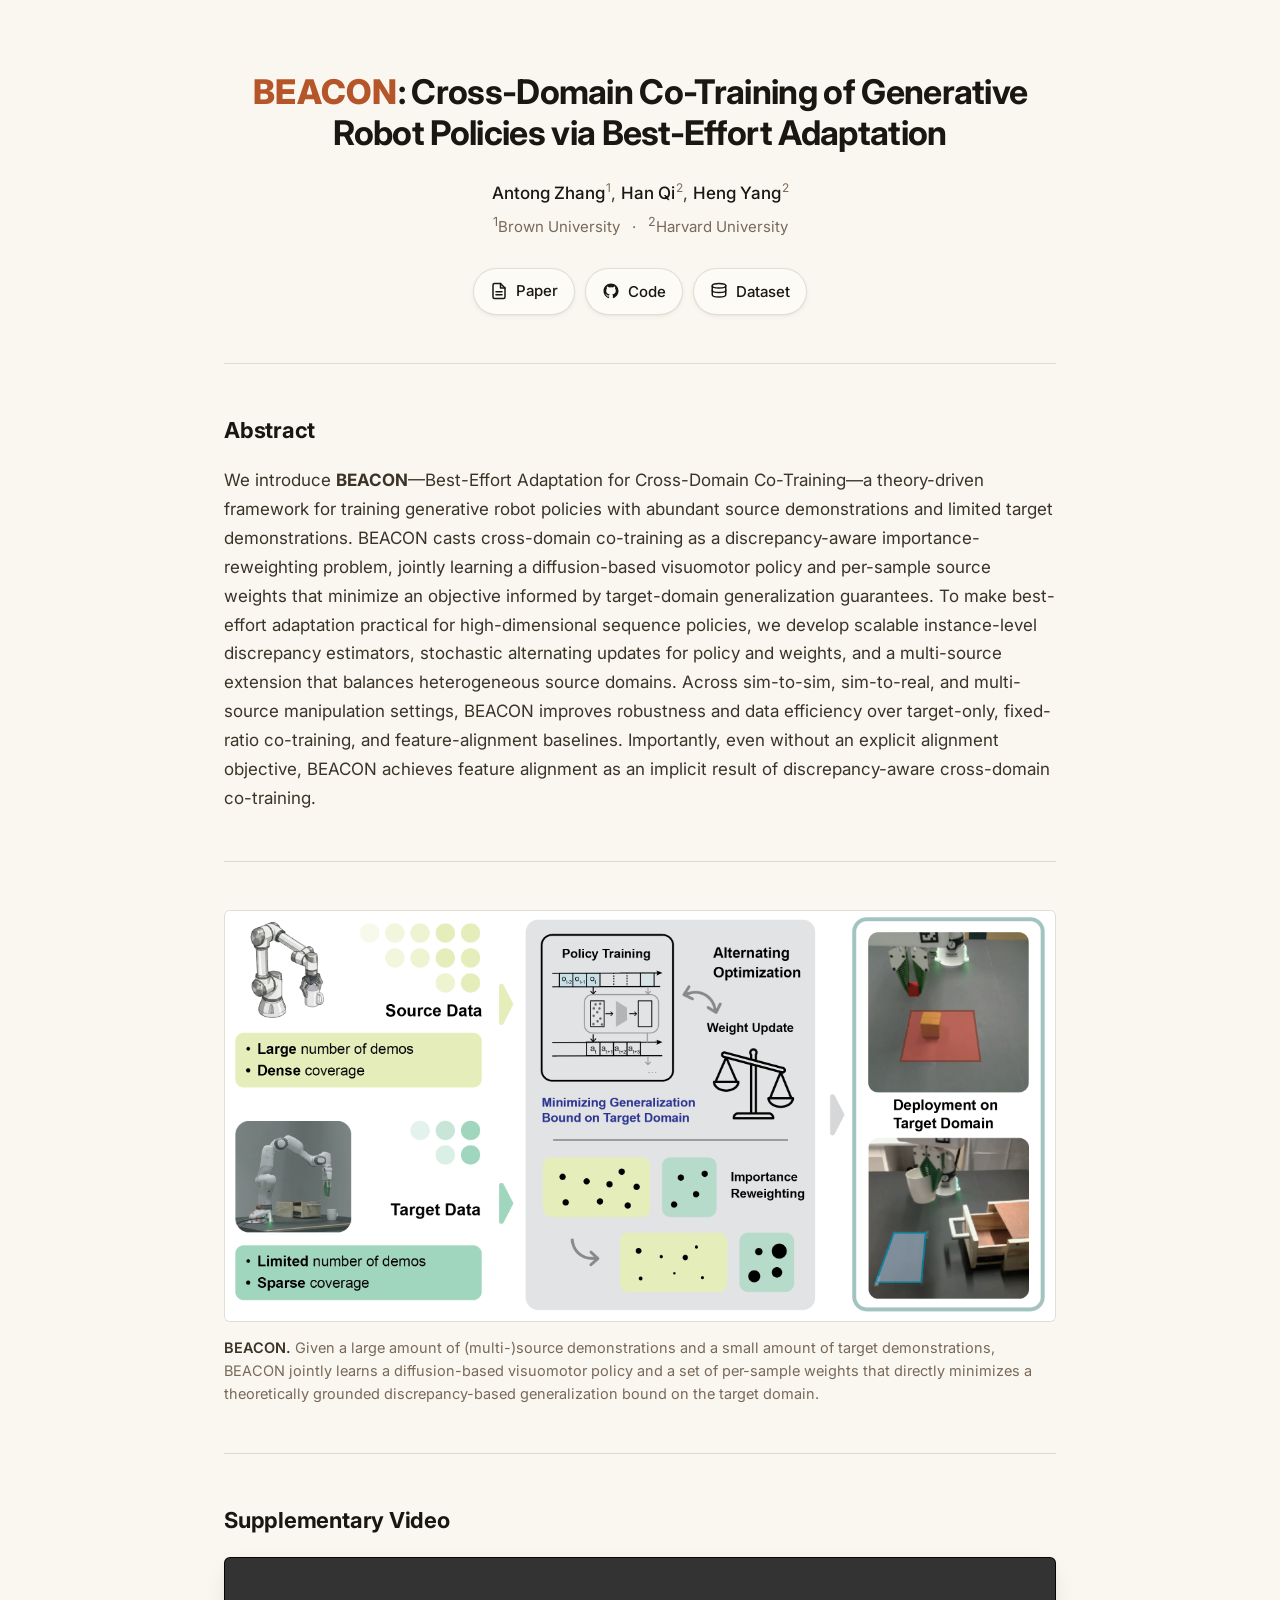
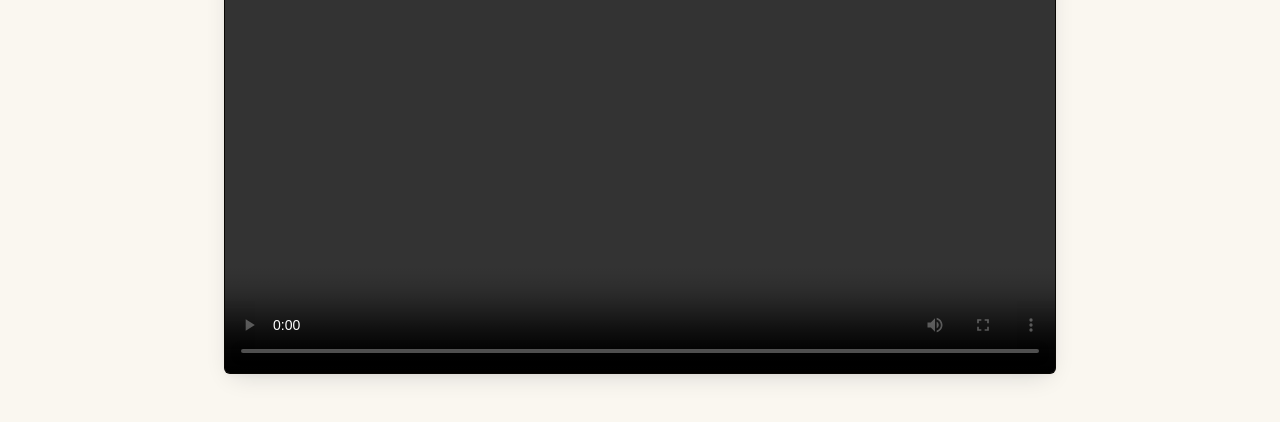
==== index.html @ 1d299314 "first commit" ====
<!DOCTYPE html>
<html lang="en">
<head>
  <meta charset="UTF-8">
  <meta name="viewport" content="width=device-width, initial-scale=1.0">
  <title>BEACON: Cross-Domain Co-Training of Generative Robot Policies via Best-Effort Adaptation</title>

  <link rel="preconnect" href="https://fonts.googleapis.com">
  <link rel="preconnect" href="https://fonts.gstatic.com" crossorigin>
  <link href="https://fonts.googleapis.com/css2?family=Inter:wght@300;400;500;600;700;800&display=swap" rel="stylesheet">

  <link rel="icon" type="image/png" href="assets/favicon.png">
  <link rel="stylesheet" href="style.css">
</head>
<body>

<main>

  <header id="hero">
    <h1 class="paper-title">
      <span class="acronym">BEACON</span>:
      Cross-Domain Co-Training of Generative Robot Policies
      via Best-Effort Adaptation
    </h1>

    <p class="authors">
      <a href="#" class="author">Antong Zhang</a><sup class="aff">1</sup>,
      <a href="#" class="author">Han Qi</a><sup class="aff">2</sup>,
      <a href="#" class="author">Heng Yang</a><sup class="aff">2</sup>
    </p>

    <p class="affiliations">
      <sup>1</sup>Brown University &nbsp; &middot; &nbsp;
      <sup>2</sup>Harvard University
    </p>

    <div class="link-buttons">
      <a href="beacon/arxiv.pdf" target="_blank" rel="noopener" class="btn-link">
        <svg viewBox="0 0 24 24" fill="none" stroke="currentColor" stroke-width="2"
             stroke-linecap="round" stroke-linejoin="round" aria-hidden="true">
          <path d="M14 2H6a2 2 0 0 0-2 2v16a2 2 0 0 0 2 2h12a2 2 0 0 0 2-2V8z"/>
          <polyline points="14 2 14 8 20 8"/>
          <line x1="16" y1="13" x2="8" y2="13"/>
          <line x1="16" y1="17" x2="8" y2="17"/>
        </svg>
        Paper
      </a>

      <button type="button" class="btn-link" data-coming-soon="Code">
        <svg viewBox="0 0 24 24" fill="currentColor" aria-hidden="true">
          <path d="M12 2C6.477 2 2 6.477 2 12c0 4.42 2.865 8.17 6.839 9.49.5.092.682-.217.682-.482
                   0-.237-.008-.866-.013-1.7-2.782.603-3.369-1.342-3.369-1.342-.454-1.155-1.11-1.462
                   -1.11-1.462-.908-.62.069-.608.069-.608 1.003.07 1.531 1.03 1.531 1.03.892 1.529
                   2.341 1.087 2.91.832.092-.647.35-1.088.636-1.338-2.22-.253-4.555-1.11-4.555-4.943
                   0-1.091.39-1.984 1.029-2.683-.103-.253-.446-1.27.098-2.647 0 0 .84-.269 2.75 1.025
                   A9.578 9.578 0 0 1 12 6.836c.85.004 1.705.114 2.504.336 1.909-1.294 2.747-1.025
                   2.747-1.025.546 1.377.203 2.394.1 2.647.64.699 1.028 1.592 1.028 2.683 0 3.842
                   -2.339 4.687-4.566 4.933.359.309.678.919.678 1.852 0 1.336-.012 2.415-.012 2.741
                   0 .267.18.578.688.48C19.138 20.167 22 16.418 22 12c0-5.523-4.477-10-10-10z"/>
        </svg>
        Code
      </button>

      <button type="button" class="btn-link" data-coming-soon="Dataset">
        <svg viewBox="0 0 24 24" fill="none" stroke="currentColor" stroke-width="2"
             stroke-linecap="round" stroke-linejoin="round" aria-hidden="true">
          <ellipse cx="12" cy="5" rx="9" ry="3"/>
          <path d="M3 5v6c0 1.66 4.03 3 9 3s9-1.34 9-3V5"/>
          <path d="M3 11v6c0 1.66 4.03 3 9 3s9-1.34 9-3v-6"/>
        </svg>
        Dataset
      </button>
    </div>
  </header>


  <section id="abstract">
    <h2>Abstract</h2>
    <p>
      We introduce <strong>BEACON</strong>&mdash;Best-Effort Adaptation for Cross-Domain
      Co-Training&mdash;a theory-driven framework for training generative robot policies
      with abundant source demonstrations and limited target demonstrations. BEACON casts
      cross-domain co-training as a discrepancy-aware importance-reweighting problem,
      jointly learning a diffusion-based visuomotor policy and per-sample source weights
      that minimize an objective informed by target-domain generalization guarantees.
      To make best-effort adaptation practical for high-dimensional sequence policies,
      we develop scalable instance-level discrepancy estimators, stochastic alternating
      updates for policy and weights, and a multi-source extension that balances
      heterogeneous source domains. Across sim-to-sim, sim-to-real, and multi-source
      manipulation settings, BEACON improves robustness and data efficiency over
      target-only, fixed-ratio co-training, and feature-alignment baselines. Importantly,
      even without an explicit alignment objective, BEACON achieves feature alignment as
      an implicit result of discrepancy-aware cross-domain co-training.
    </p>
  </section>


  <section id="overview">
    <figure class="figure">
      <img src="beacon/figures/figure1.png" alt="BEACON overview: cross-domain policy co-training via best-effort adaptation.">
      <figcaption>
        <strong>BEACON.</strong> Given a large amount of (multi-)source demonstrations and
        a small amount of target demonstrations, BEACON jointly learns a diffusion-based
        visuomotor policy and a set of per-sample weights that directly minimizes a
        theoretically grounded discrepancy-based generalization bound on the target domain.
      </figcaption>
    </figure>
  </section>


  <section id="supplementary">
    <h2>Supplementary Video</h2>
    <figure class="video-figure">
      <video controls preload="metadata" playsinline>
        <source src="beacon/supplementary_material.mp4" type="video/mp4">
        Your browser does not support the video tag.
      </video>
    </figure>
  </section>

</main>


<div id="toast" role="status" aria-live="polite" aria-hidden="true"></div>

<script src="main.js"></script>
</body>
</html>
---- style.css ----
/* BEACON project page — v1 */

*,
*::before,
*::after {
  box-sizing: border-box;
  margin: 0;
  padding: 0;
}

:root {
  --bg: #faf7f0;
  --surface: #fdfbf6;
  --text: #1a1612;
  --text-soft: #3a3328;
  --text-muted: #78695a;

  --accent: #b5552a;
  --accent-rgb: 181, 85, 42;
  --accent-soft: rgba(181, 85, 42, 0.10);

  --border: rgba(60, 45, 25, 0.14);
  --border-hi: rgba(60, 45, 25, 0.28);

  --shadow-sm: 0 2px 6px -1px rgba(15, 23, 42, 0.06), 0 1px 2px rgba(15, 23, 42, 0.04);
  --shadow-md: 0 8px 24px -8px rgba(15, 23, 42, 0.16), 0 2px 6px -2px rgba(15, 23, 42, 0.06);

  --max-w: 880px;
  --pad-x: 24px;
}

html {
  scroll-behavior: smooth;
}

body {
  background: var(--bg);
  color: var(--text);
  font-family: 'Inter', -apple-system, BlinkMacSystemFont, 'Segoe UI', sans-serif;
  font-size: 17px;
  line-height: 1.65;
  -webkit-font-smoothing: antialiased;
  -moz-osx-font-smoothing: grayscale;
  text-rendering: optimizeLegibility;
}

::selection {
  background: rgba(var(--accent-rgb), 0.18);
  color: var(--text);
}

a {
  color: var(--accent);
  text-decoration: none;
  border-bottom: 1px solid rgba(var(--accent-rgb), 0.32);
  transition: border-color 0.15s ease, color 0.15s ease;
}

a:hover {
  border-bottom-color: var(--accent);
}

/* LAYOUT */
main {
  max-width: var(--max-w);
  margin: 0 auto;
  padding: 0 var(--pad-x);
}

section {
  padding: 48px 0;
  border-top: 1px solid var(--border);
}

section h2 {
  font-size: 22px;
  font-weight: 700;
  letter-spacing: -0.01em;
  margin-bottom: 18px;
  color: var(--text);
}

section p {
  color: var(--text-soft);
}

/* HERO */
#hero {
  padding: 72px 0 48px;
  text-align: center;
}

.paper-title {
  font-size: 34px;
  line-height: 1.2;
  font-weight: 700;
  letter-spacing: -0.02em;
  color: var(--text);
  margin: 0 auto 24px;
}

.paper-title .acronym {
  color: var(--accent);
  font-weight: 800;
  letter-spacing: 0.02em;
}

.authors {
  font-size: 17px;
  color: var(--text-soft);
  margin-bottom: 6px;
}

.authors .author {
  color: var(--text);
  border-bottom: none;
  font-weight: 500;
}

.authors .author:hover {
  color: var(--accent);
}

.authors .aff {
  font-size: 0.7em;
  color: var(--text-muted);
  margin-left: 1px;
}

.affiliations {
  font-size: 15px;
  color: var(--text-muted);
  margin-bottom: 28px;
}

/* LINK BUTTONS */
.link-buttons {
  display: flex;
  flex-wrap: wrap;
  justify-content: center;
  gap: 10px;
  margin-top: 8px;
}

.btn-link {
  display: inline-flex;
  align-items: center;
  gap: 8px;
  padding: 10px 16px;
  background: var(--surface);
  color: var(--text);
  border: 1px solid var(--border);
  border-radius: 999px;
  font-family: inherit;
  font-size: 15px;
  font-weight: 500;
  cursor: pointer;
  box-shadow: var(--shadow-sm);
  transition: background 0.15s ease, border-color 0.15s ease,
    transform 0.1s ease, box-shadow 0.15s ease;
}

.btn-link:hover {
  background: var(--accent-soft);
  border-color: var(--border-hi);
  color: var(--accent);
}

.btn-link:active {
  transform: translateY(1px);
}

.btn-link svg {
  width: 18px;
  height: 18px;
  flex-shrink: 0;
}

/* ABSTRACT */
#abstract p {
  font-size: 17px;
  line-height: 1.7;
}

/* FIGURE */
.figure {
  margin: 0;
}

.figure img {
  width: 100%;
  height: auto;
  display: block;
  border-radius: 6px;
  border: 1px solid var(--border);
  background: var(--surface);
}

.figure figcaption {
  margin-top: 14px;
  font-size: 14.5px;
  line-height: 1.6;
  color: var(--text-muted);
  text-align: left;
}

.figure figcaption strong {
  color: var(--text-soft);
  font-weight: 600;
}

/* SUPPLEMENTARY VIDEO */
.video-figure {
  margin: 0 auto;
}

.video-figure video {
  width: 100%;
  height: auto;
  display: block;
  border-radius: 6px;
  border: 1px solid var(--border);
  background: #000;
  box-shadow: var(--shadow-md);
}

/* TOAST NOTIFICATION */
#toast {
  position: fixed;
  left: 50%;
  bottom: 32px;
  transform: translate(-50%, 20px);
  background: var(--text);
  color: var(--bg);
  padding: 12px 20px;
  border-radius: 999px;
  font-size: 14.5px;
  font-weight: 500;
  letter-spacing: 0.005em;
  box-shadow: var(--shadow-md);
  opacity: 0;
  pointer-events: none;
  transition: opacity 0.2s ease, transform 0.25s ease;
  z-index: 1000;
  max-width: calc(100vw - 32px);
  text-align: center;
}

#toast.visible {
  opacity: 1;
  transform: translate(-50%, 0);
}

/* RESPONSIVE */
@media (max-width: 640px) {
  body {
    font-size: 16px;
  }

  #hero {
    padding: 48px 0 32px;
  }

  .paper-title {
    font-size: 26px;
  }

  section {
    padding: 36px 0;
  }

  section h2 {
    font-size: 20px;
  }

  .btn-link {
    padding: 9px 14px;
    font-size: 14px;
  }
}
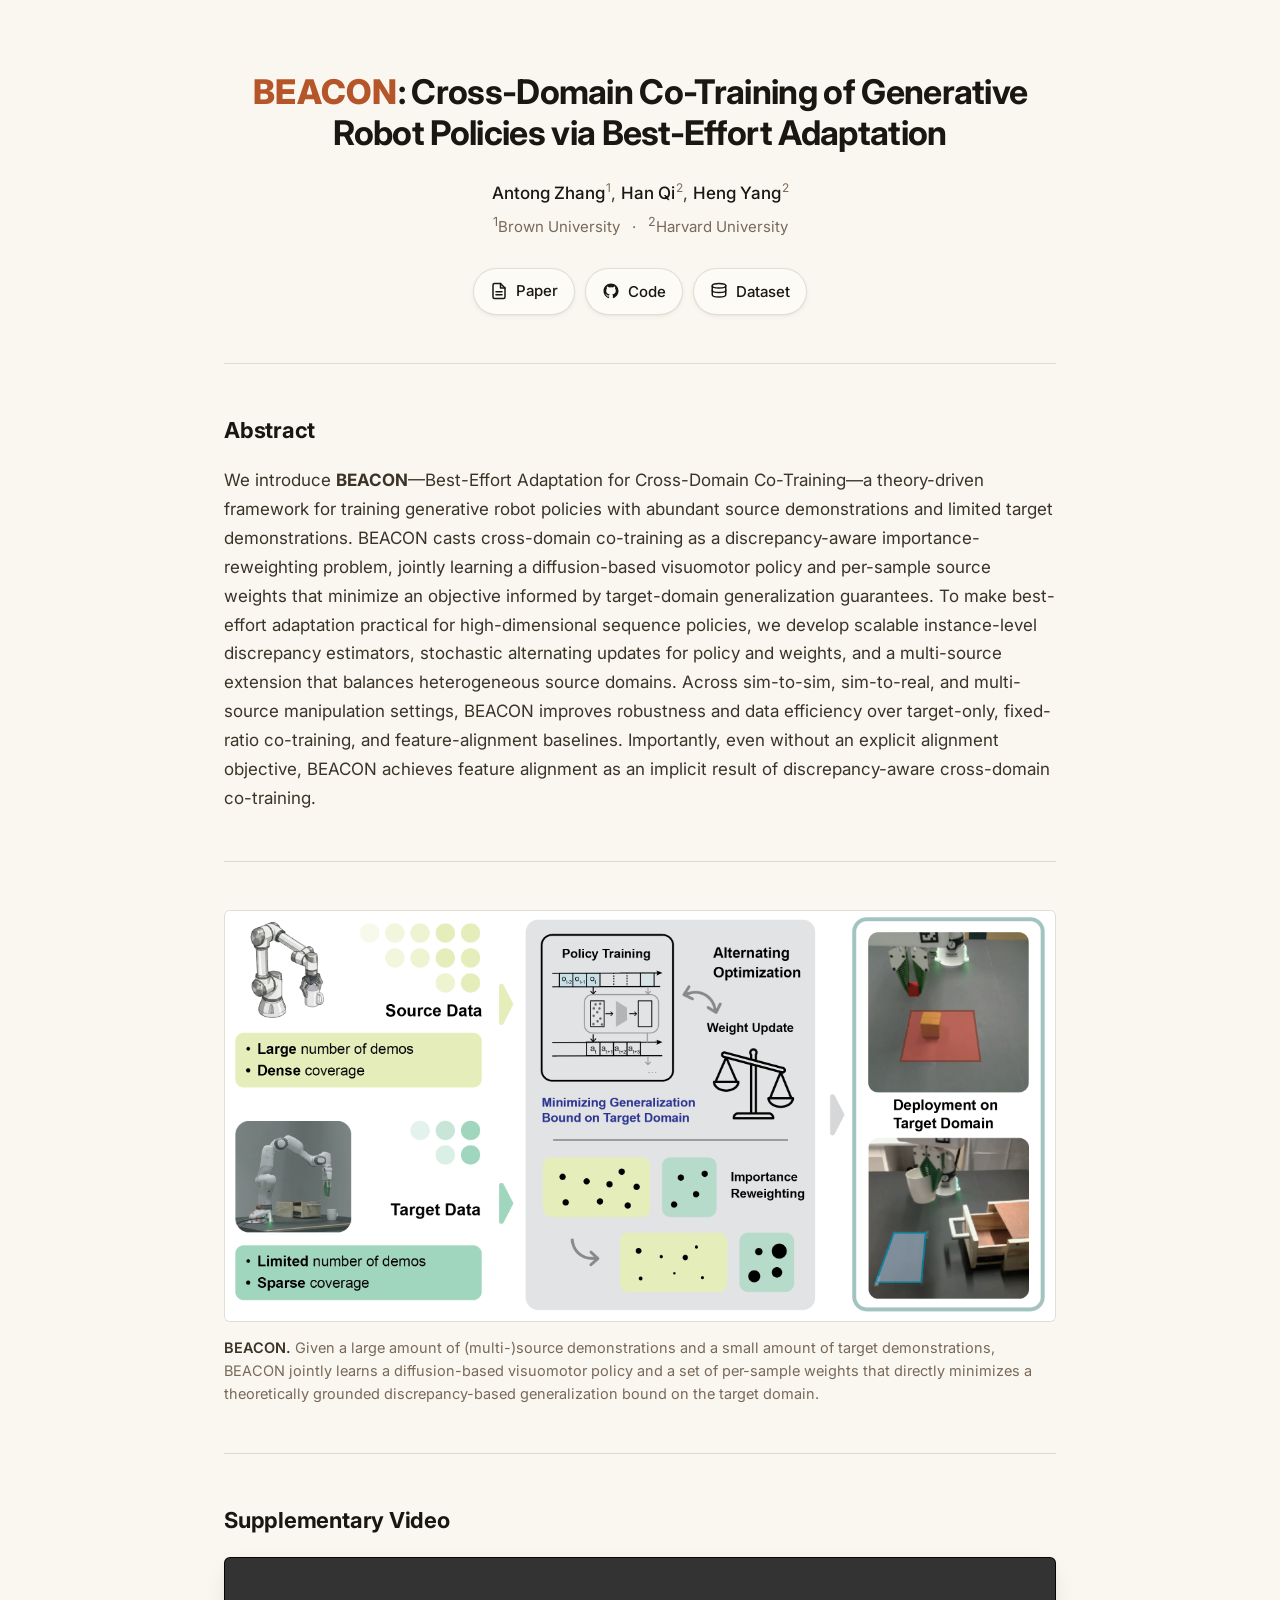
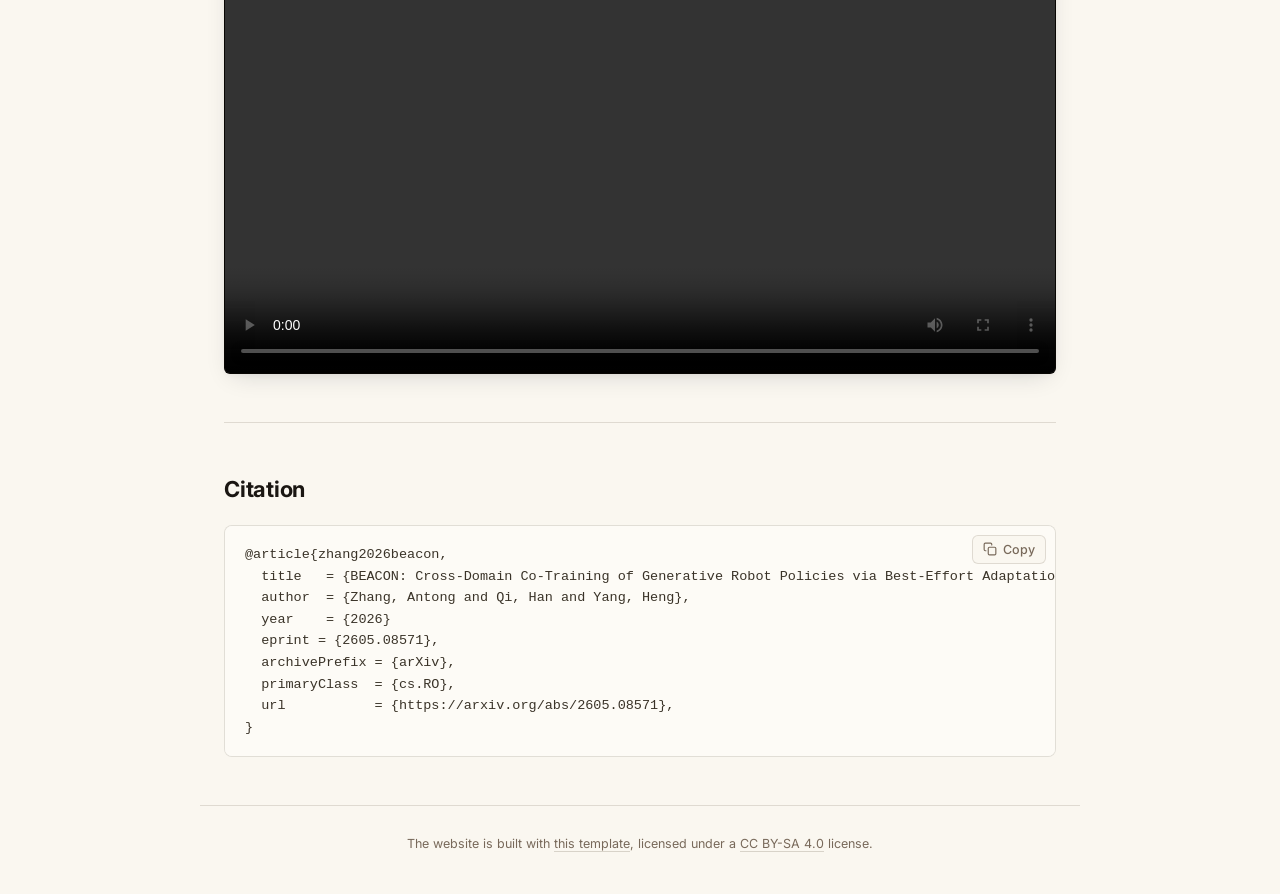
==== commit 54dfd6bb: "full v1" ====
--- a/index.html
+++ b/index.html
@@ -35,7 +35,7 @@
     </p>
 
     <div class="link-buttons">
-      <a href="beacon/arxiv.pdf" target="_blank" rel="noopener" class="btn-link">
+      <a href="https://arxiv.org/abs/2605.08571" target="_blank" rel="noopener" class="btn-link">
         <svg viewBox="0 0 24 24" fill="none" stroke="currentColor" stroke-width="2"
              stroke-linecap="round" stroke-linejoin="round" aria-hidden="true">
           <path d="M14 2H6a2 2 0 0 0-2 2v16a2 2 0 0 0 2 2h12a2 2 0 0 0 2-2V8z"/>
@@ -118,7 +118,43 @@
     </figure>
   </section>
 
+
+  <section id="citation">
+    <h2>Citation</h2>
+    <div class="bibtex-wrap">
+      <button type="button" class="bibtex-copy" data-copy-target="#bibtex" aria-label="Copy BibTeX">
+        <svg viewBox="0 0 24 24" fill="none" stroke="currentColor" stroke-width="2"
+             stroke-linecap="round" stroke-linejoin="round" aria-hidden="true">
+          <rect x="9" y="9" width="13" height="13" rx="2" ry="2"/>
+          <path d="M5 15H4a2 2 0 0 1-2-2V4a2 2 0 0 1 2-2h9a2 2 0 0 1 2 2v1"/>
+        </svg>
+        <span>Copy</span>
+      </button>
+<pre id="bibtex"><code>@article{zhang2026beacon,
+  title   = {BEACON: Cross-Domain Co-Training of Generative Robot Policies via Best-Effort Adaptation},
+  author  = {Zhang, Antong and Qi, Han and Yang, Heng},
+  year    = {2026}
+  eprint = {2605.08571}, 
+  archivePrefix = {arXiv},
+  primaryClass  = {cs.RO},
+  url           = {https://arxiv.org/abs/2605.08571},
+}</code></pre>
+    </div>
+  </section>
+
 </main>
+
+
+<footer id="site-footer">
+  <p>
+    The website is built with
+    <a href="https://github.com/gated-memory-policy/gated-memory-policy.github.io"
+       target="_blank" rel="noopener">this template</a>,
+    licensed under a
+    <a href="https://creativecommons.org/licenses/by-sa/4.0/"
+       target="_blank" rel="noopener">CC BY-SA 4.0</a> license.
+  </p>
+</footer>
 
 
 <div id="toast" role="status" aria-live="polite" aria-hidden="true"></div>
--- a/style.css
+++ b/style.css
@@ -222,6 +222,88 @@
   border: 1px solid var(--border);
   background: #000;
   box-shadow: var(--shadow-md);
+}
+
+/* CITATION */
+.bibtex-wrap {
+  position: relative;
+}
+
+#bibtex {
+  background: var(--surface);
+  border: 1px solid var(--border);
+  border-radius: 8px;
+  padding: 18px 20px;
+  padding-right: 96px;
+  font-family: 'SF Mono', ui-monospace, 'JetBrains Mono', Menlo, Consolas, monospace;
+  font-size: 13.5px;
+  line-height: 1.6;
+  color: var(--text-soft);
+  overflow-x: auto;
+  white-space: pre;
+}
+
+#bibtex code {
+  font: inherit;
+  color: inherit;
+  background: transparent;
+}
+
+.bibtex-copy {
+  position: absolute;
+  top: 10px;
+  right: 10px;
+  display: inline-flex;
+  align-items: center;
+  gap: 6px;
+  padding: 6px 10px;
+  background: var(--bg);
+  color: var(--text-muted);
+  border: 1px solid var(--border);
+  border-radius: 6px;
+  font-family: inherit;
+  font-size: 12.5px;
+  font-weight: 500;
+  cursor: pointer;
+  transition: background 0.15s ease, color 0.15s ease, border-color 0.15s ease;
+}
+
+.bibtex-copy:hover {
+  background: var(--accent-soft);
+  color: var(--accent);
+  border-color: var(--border-hi);
+}
+
+.bibtex-copy svg {
+  width: 14px;
+  height: 14px;
+  flex-shrink: 0;
+}
+
+/* FOOTER */
+#site-footer {
+  max-width: var(--max-w);
+  margin: 0 auto;
+  padding: 28px var(--pad-x) 40px;
+  border-top: 1px solid var(--border);
+  text-align: center;
+}
+
+#site-footer p {
+  font-size: 12.5px;
+  line-height: 1.6;
+  color: var(--text-muted);
+  margin: 0;
+}
+
+#site-footer a {
+  color: var(--text-muted);
+  border-bottom: 1px solid rgba(60, 45, 25, 0.18);
+}
+
+#site-footer a:hover {
+  color: var(--accent);
+  border-bottom-color: var(--accent);
 }
 
 /* TOAST NOTIFICATION */
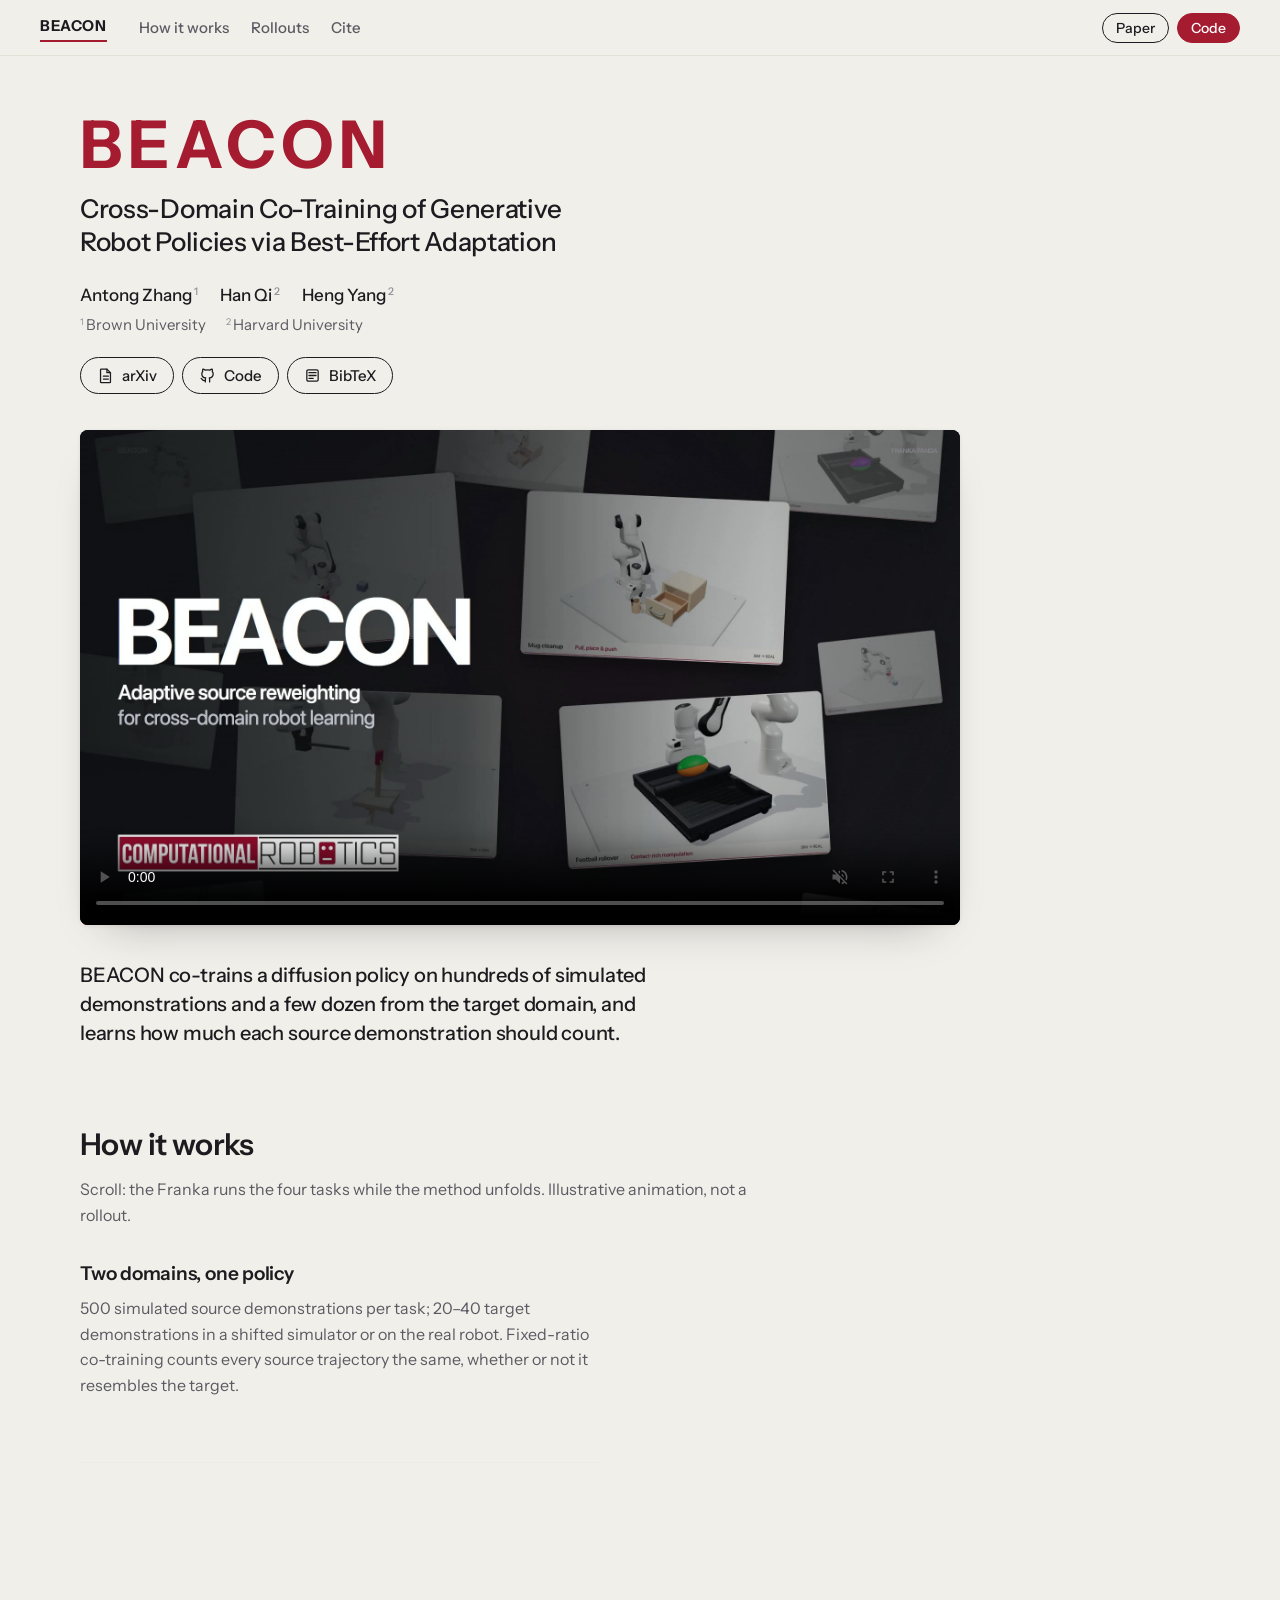
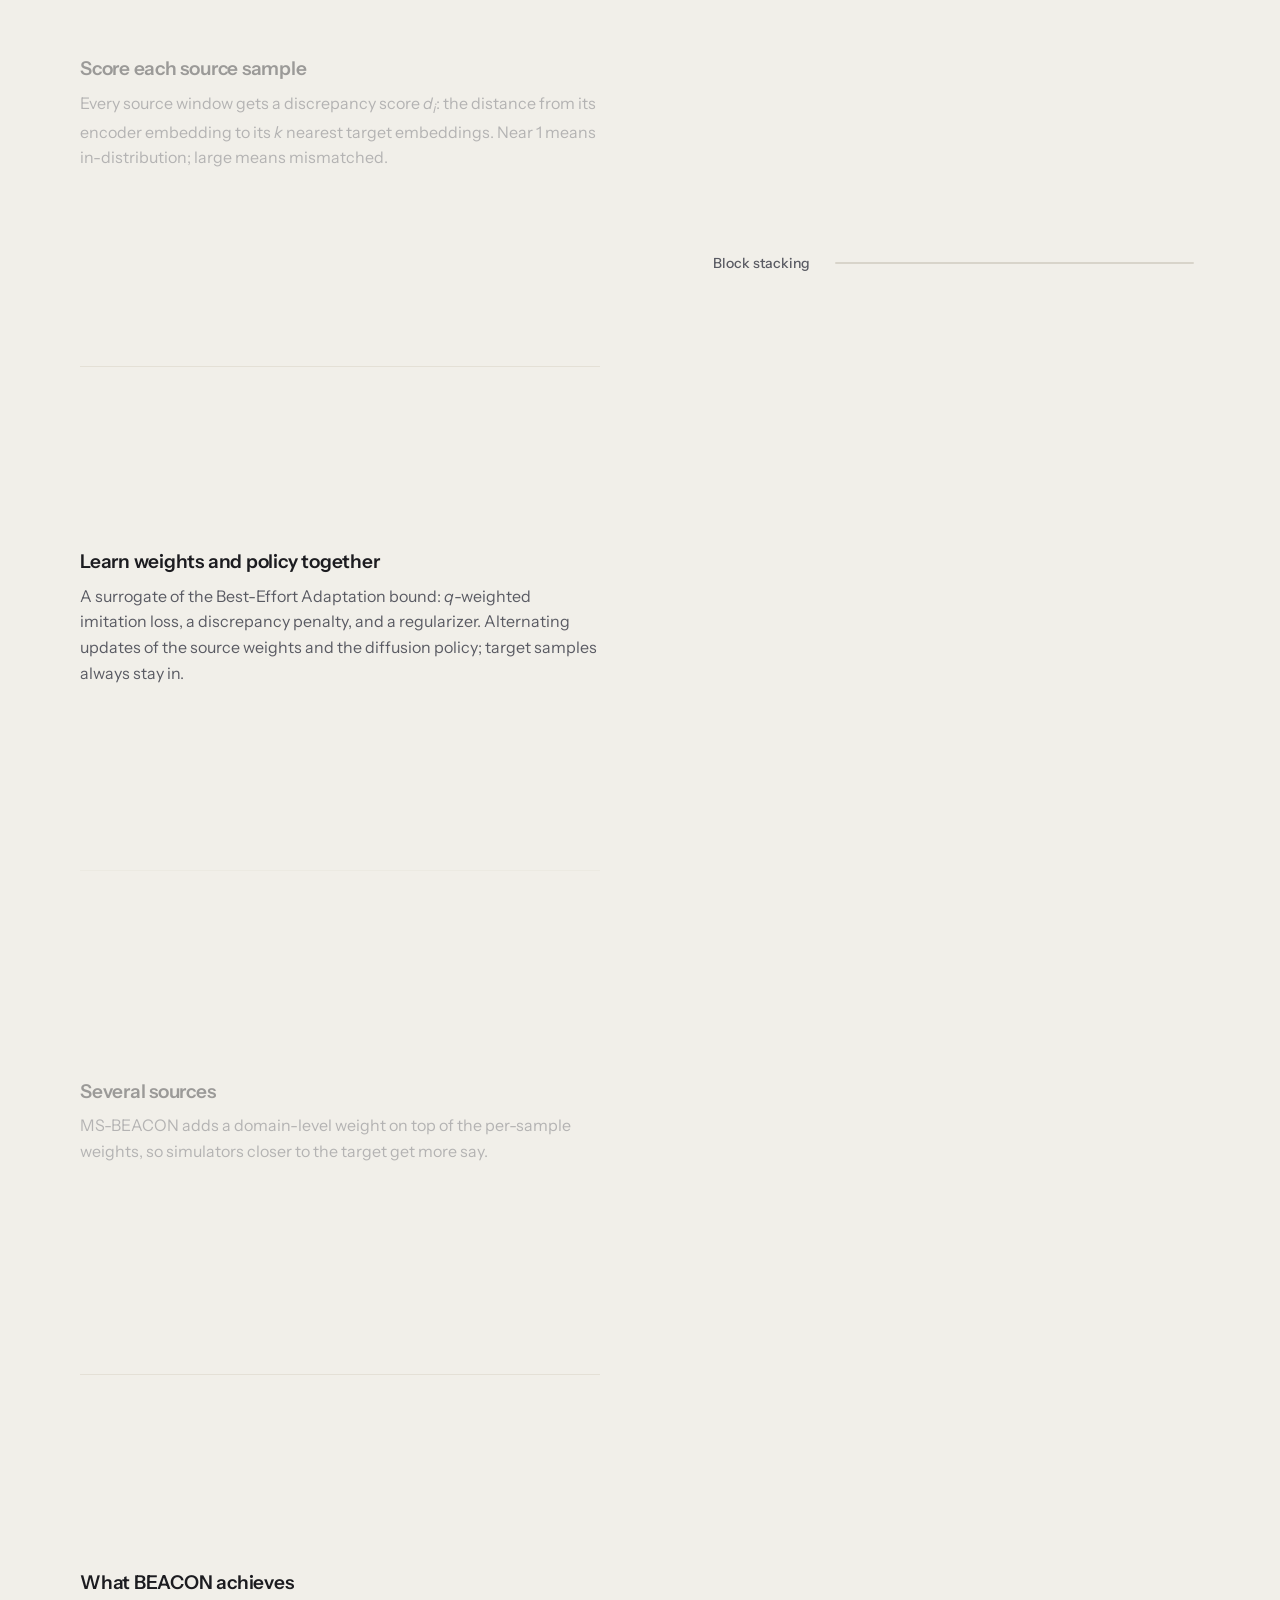
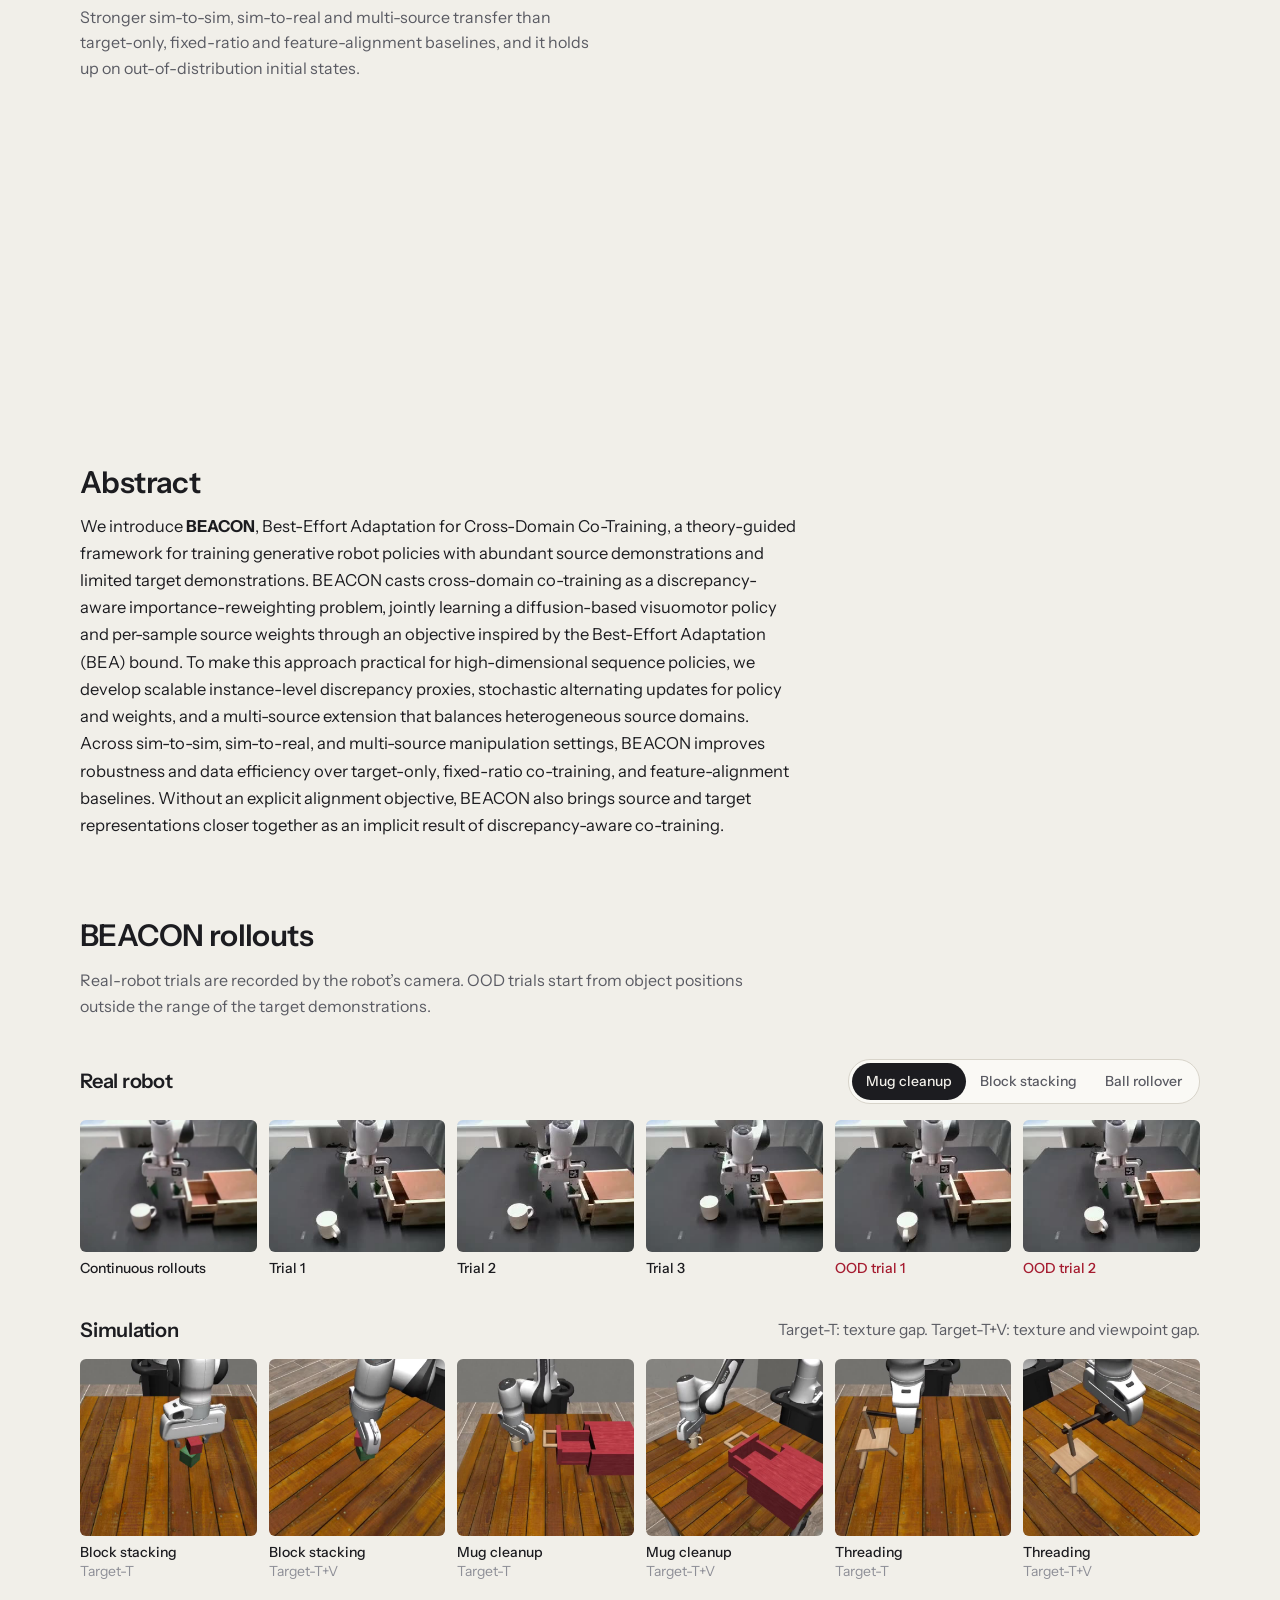
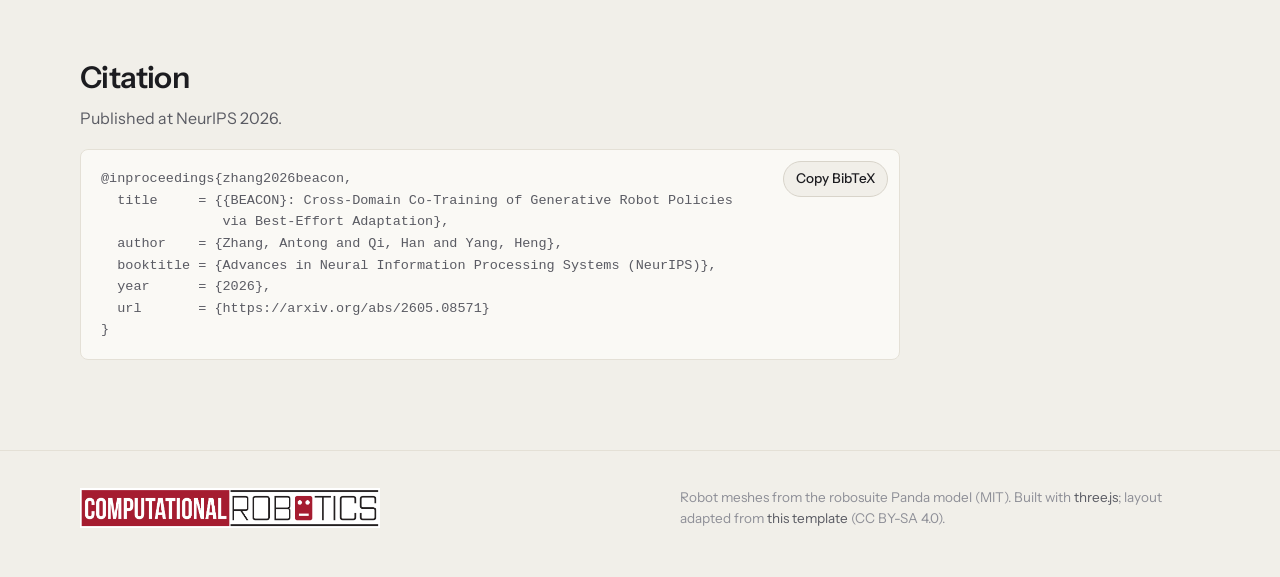
==== commit 47be6790: "Redesign project page: promo film, scroll-driven 3D Franka, BEACON rollouts - Hero: BEACON wordmark," ====
--- a/index.html
+++ b/index.html
@@ -4,161 +4,280 @@
   <meta charset="UTF-8">
   <meta name="viewport" content="width=device-width, initial-scale=1.0">
   <title>BEACON: Cross-Domain Co-Training of Generative Robot Policies via Best-Effort Adaptation</title>
+  <meta name="description" content="BEACON jointly learns a diffusion-based visuomotor policy and per-sample source weights, guided by the Best-Effort Adaptation bound, to transfer robot policies from abundant source demonstrations to a new domain with only a handful of target demonstrations.">
+
+  <meta property="og:title" content="BEACON: Cross-Domain Co-Training of Generative Robot Policies via Best-Effort Adaptation">
+  <meta property="og:description" content="Learn which source demonstrations should supervise the target policy, and by how much. Sim-to-sim, sim-to-real and multi-source results on a Franka Panda.">
+  <meta property="og:image" content="assets/video/beacon-promo-poster.jpg">
+  <meta property="og:type" content="website">
 
   <link rel="preconnect" href="https://fonts.googleapis.com">
   <link rel="preconnect" href="https://fonts.gstatic.com" crossorigin>
-  <link href="https://fonts.googleapis.com/css2?family=Inter:wght@300;400;500;600;700;800&display=swap" rel="stylesheet">
-
-  <link rel="icon" type="image/png" href="assets/favicon.png">
+  <link href="https://fonts.googleapis.com/css2?family=Instrument+Sans:ital,wght@0,400;0,500;0,600;0,700;1,400&display=swap" rel="stylesheet">
+
+  <link rel="icon" href="assets/favicon.svg" type="image/svg+xml">
   <link rel="stylesheet" href="style.css">
 </head>
 <body>
 
-<main>
-
-  <header id="hero">
-    <h1 class="paper-title">
-      <span class="acronym">BEACON</span>:
-      Cross-Domain Co-Training of Generative Robot Policies
-      via Best-Effort Adaptation
+<a class="skip-link" href="#method">Skip to content</a>
+
+<nav class="topbar" aria-label="Page">
+  <a class="topbar-brand" href="#top">BEACON</a>
+  <div class="topbar-links">
+    <a href="#method">How it works</a>
+    <a href="#rollouts">Rollouts</a>
+    <a href="#citation">Cite</a>
+  </div>
+  <div class="topbar-actions">
+    <a class="btn btn-small" href="https://arxiv.org/abs/2605.08571" target="_blank" rel="noopener">Paper</a>
+    <a class="btn btn-small btn-primary" href="https://github.com/zatpds/BEACON" target="_blank" rel="noopener">Code</a>
+  </div>
+</nav>
+
+<main id="top">
+
+  <!-- ───────────────────────── HERO ───────────────────────── -->
+  <header class="hero">
+    <h1 class="hero-title">
+      <span class="hero-acronym">BEACON</span>
+      Cross-Domain Co-Training of Generative Robot Policies via Best-Effort Adaptation
     </h1>
 
-    <p class="authors">
-      <a href="#" class="author">Antong Zhang</a><sup class="aff">1</sup>,
-      <a href="#" class="author">Han Qi</a><sup class="aff">2</sup>,
-      <a href="#" class="author">Heng Yang</a><sup class="aff">2</sup>
-    </p>
-
-    <p class="affiliations">
-      <sup>1</sup>Brown University &nbsp; &middot; &nbsp;
-      <sup>2</sup>Harvard University
-    </p>
-
-    <div class="link-buttons">
-      <a href="https://arxiv.org/abs/2605.08571" target="_blank" rel="noopener" class="btn-link">
-        <svg viewBox="0 0 24 24" fill="none" stroke="currentColor" stroke-width="2"
-             stroke-linecap="round" stroke-linejoin="round" aria-hidden="true">
-          <path d="M14 2H6a2 2 0 0 0-2 2v16a2 2 0 0 0 2 2h12a2 2 0 0 0 2-2V8z"/>
-          <polyline points="14 2 14 8 20 8"/>
-          <line x1="16" y1="13" x2="8" y2="13"/>
-          <line x1="16" y1="17" x2="8" y2="17"/>
-        </svg>
-        Paper
+    <div class="hero-meta">
+      <p class="authors">
+        <span class="author">Antong Zhang<sup>1</sup></span>
+        <span class="author">Han Qi<sup>2</sup></span>
+        <span class="author">Heng Yang<sup>2</sup></span>
+      </p>
+      <p class="affiliations">
+        <span><sup>1</sup>Brown University</span>
+        <span><sup>2</sup>Harvard University</span>
+      </p>
+    </div>
+
+    <div class="hero-actions">
+      <a class="btn" href="https://arxiv.org/abs/2605.08571" target="_blank" rel="noopener">
+        <svg viewBox="0 0 24 24" aria-hidden="true"><path d="M6 3h8l5 5v13a1 1 0 0 1-1 1H6a1 1 0 0 1-1-1V4a1 1 0 0 1 1-1z"/><path d="M14 3v5h5M9 13h7M9 17h7"/></svg>
+        arXiv
       </a>
-
-      <button type="button" class="btn-link" data-coming-soon="Code">
-        <svg viewBox="0 0 24 24" fill="currentColor" aria-hidden="true">
-          <path d="M12 2C6.477 2 2 6.477 2 12c0 4.42 2.865 8.17 6.839 9.49.5.092.682-.217.682-.482
-                   0-.237-.008-.866-.013-1.7-2.782.603-3.369-1.342-3.369-1.342-.454-1.155-1.11-1.462
-                   -1.11-1.462-.908-.62.069-.608.069-.608 1.003.07 1.531 1.03 1.531 1.03.892 1.529
-                   2.341 1.087 2.91.832.092-.647.35-1.088.636-1.338-2.22-.253-4.555-1.11-4.555-4.943
-                   0-1.091.39-1.984 1.029-2.683-.103-.253-.446-1.27.098-2.647 0 0 .84-.269 2.75 1.025
-                   A9.578 9.578 0 0 1 12 6.836c.85.004 1.705.114 2.504.336 1.909-1.294 2.747-1.025
-                   2.747-1.025.546 1.377.203 2.394.1 2.647.64.699 1.028 1.592 1.028 2.683 0 3.842
-                   -2.339 4.687-4.566 4.933.359.309.678.919.678 1.852 0 1.336-.012 2.415-.012 2.741
-                   0 .267.18.578.688.48C19.138 20.167 22 16.418 22 12c0-5.523-4.477-10-10-10z"/>
-        </svg>
+      <a class="btn" href="https://github.com/zatpds/BEACON" target="_blank" rel="noopener">
+        <svg viewBox="0 0 24 24" aria-hidden="true"><path d="M9 19c-4.3 1.4-4.3-2.5-6-3m12 5v-3.5c0-1 .1-1.4-.5-2 2.8-.3 5.5-1.4 5.5-6a4.6 4.6 0 0 0-1.3-3.2 4.2 4.2 0 0 0-.1-3.2s-1.1-.3-3.5 1.3a12.3 12.3 0 0 0-6.2 0C6.5 2.8 5.4 3.1 5.4 3.1a4.2 4.2 0 0 0-.1 3.2A4.6 4.6 0 0 0 4 9.5c0 4.6 2.7 5.7 5.5 6-.6.6-.6 1.2-.5 2V21"/></svg>
         Code
-      </button>
-
-      <button type="button" class="btn-link" data-coming-soon="Dataset">
-        <svg viewBox="0 0 24 24" fill="none" stroke="currentColor" stroke-width="2"
-             stroke-linecap="round" stroke-linejoin="round" aria-hidden="true">
-          <ellipse cx="12" cy="5" rx="9" ry="3"/>
-          <path d="M3 5v6c0 1.66 4.03 3 9 3s9-1.34 9-3V5"/>
-          <path d="M3 11v6c0 1.66 4.03 3 9 3s9-1.34 9-3v-6"/>
-        </svg>
-        Dataset
-      </button>
-    </div>
-  </header>
-
-
-  <section id="abstract">
-    <h2>Abstract</h2>
-    <p>
-      We introduce <strong>BEACON</strong>&mdash;Best-Effort Adaptation for Cross-Domain
-      Co-Training&mdash;a theory-driven framework for training generative robot policies
-      with abundant source demonstrations and limited target demonstrations. BEACON casts
-      cross-domain co-training as a discrepancy-aware importance-reweighting problem,
-      jointly learning a diffusion-based visuomotor policy and per-sample source weights
-      that minimize an objective informed by target-domain generalization guarantees.
-      To make best-effort adaptation practical for high-dimensional sequence policies,
-      we develop scalable instance-level discrepancy estimators, stochastic alternating
-      updates for policy and weights, and a multi-source extension that balances
-      heterogeneous source domains. Across sim-to-sim, sim-to-real, and multi-source
-      manipulation settings, BEACON improves robustness and data efficiency over
-      target-only, fixed-ratio co-training, and feature-alignment baselines. Importantly,
-      even without an explicit alignment objective, BEACON achieves feature alignment as
-      an implicit result of discrepancy-aware cross-domain co-training.
-    </p>
-  </section>
-
-
-  <section id="overview">
-    <figure class="figure">
-      <img src="beacon/figures/figure1.png" alt="BEACON overview: cross-domain policy co-training via best-effort adaptation.">
-      <figcaption>
-        <strong>BEACON.</strong> Given a large amount of (multi-)source demonstrations and
-        a small amount of target demonstrations, BEACON jointly learns a diffusion-based
-        visuomotor policy and a set of per-sample weights that directly minimizes a
-        theoretically grounded discrepancy-based generalization bound on the target domain.
-      </figcaption>
-    </figure>
-  </section>
-
-
-  <section id="supplementary">
-    <h2>Supplementary Video</h2>
-    <figure class="video-figure">
-      <video controls preload="metadata" playsinline>
-        <source src="beacon/supplementary_material.mp4" type="video/mp4">
+      </a>
+      <a class="btn" href="#citation">
+        <svg viewBox="0 0 24 24" aria-hidden="true"><path d="M7 8h10M7 12h10M7 16h6"/><rect x="4" y="4" width="16" height="16" rx="2"/></svg>
+        BibTeX
+      </a>
+    </div>
+
+    <figure class="hero-video" id="video">
+      <video id="promo" autoplay muted loop controls playsinline preload="auto" poster="assets/video/beacon-promo-poster.jpg">
+        <source src="assets/video/beacon-promo.mp4" type="video/mp4">
         Your browser does not support the video tag.
       </video>
     </figure>
-  </section>
-
-
-  <section id="citation">
-    <h2>Citation</h2>
+
+    <p class="hero-lede">
+      BEACON co-trains a diffusion policy on hundreds of simulated demonstrations and a few
+      dozen from the target domain, and learns how much each source demonstration should count.
+    </p>
+  </header>
+
+  <!-- ───────────────────────── METHOD / SCROLLYTELLING ───────────────────────── -->
+  <section class="method" id="method" aria-labelledby="method-title">
+    <div class="method-head">
+      <h2 id="method-title">How it works</h2>
+      <p>Scroll: the Franka runs the four tasks while the method unfolds. Illustrative animation, not a rollout.</p>
+    </div>
+
+    <div class="method-body">
+      <div class="method-steps">
+
+        <article class="step" data-task="stack" data-title="Block stacking">
+          <h3>Two domains, one policy</h3>
+          <p>
+            500 simulated source demonstrations per task; 20–40 target demonstrations in a
+            shifted simulator or on the real robot. Fixed-ratio co-training counts every source
+            trajectory the same, whether or not it resembles the target.
+          </p>
+        </article>
+
+        <article class="step" data-task="mug" data-title="Mug cleanup">
+          <h3>Score each source sample</h3>
+          <p>
+            Every source window gets a discrepancy score <span class="math">d<sub>i</sub></span>:
+            the distance from its encoder embedding to its <span class="math">k</span> nearest
+            target embeddings. Near 1 means in-distribution; large means mismatched.
+          </p>
+        </article>
+
+        <article class="step" data-task="thread" data-title="Threading">
+          <h3>Learn weights and policy together</h3>
+          <p>
+            A surrogate of the Best-Effort Adaptation bound: <span class="math">q</span>-weighted
+            imitation loss, a discrepancy penalty, and a regularizer. Alternating updates of the
+            source weights and the diffusion policy; target samples always stay in.
+          </p>
+        </article>
+
+        <article class="step" data-task="ball" data-title="Ball rollover">
+          <h3>Several sources</h3>
+          <p>
+            MS-BEACON adds a domain-level weight on top of the per-sample weights, so simulators
+            closer to the target get more say.
+          </p>
+        </article>
+
+        <article class="step step-last" data-task="stack" data-title="Block stacking">
+          <h3>What BEACON achieves</h3>
+          <p>
+            Stronger sim-to-sim, sim-to-real and multi-source transfer than target-only,
+            fixed-ratio and feature-alignment baselines, and it holds up on out-of-distribution
+            initial states.
+          </p>
+        </article>
+
+      </div>
+
+      <div class="method-stage">
+        <div class="stage-sticky">
+          <canvas id="robot-canvas" aria-label="Animated Franka Panda arm performing the four manipulation tasks" role="img"></canvas>
+          <div class="stage-hud" aria-hidden="true">
+            <span class="hud-task" id="hud-task">Block stacking</span>
+            <span class="hud-progress"><span id="hud-bar"></span></span>
+          </div>
+          <noscript><img src="assets/video/beacon-promo-poster.jpg" alt="BEACON title card"></noscript>
+        </div>
+      </div>
+    </div>
+  </section>
+
+  <!-- ───────────────────────── ABSTRACT ───────────────────────── -->
+  <section class="abstract" id="abstract" aria-labelledby="abstract-title">
+    <h2 id="abstract-title">Abstract</h2>
+    <p>
+      We introduce <strong>BEACON</strong>, Best-Effort Adaptation for Cross-Domain Co-Training, a
+      theory-guided framework for training generative robot policies with abundant source
+      demonstrations and limited target demonstrations. BEACON casts cross-domain co-training
+      as a discrepancy-aware importance-reweighting problem, jointly learning a diffusion-based
+      visuomotor policy and per-sample source weights through an objective inspired by the
+      Best-Effort Adaptation (BEA) bound. To make this approach practical for high-dimensional
+      sequence policies, we develop scalable instance-level discrepancy proxies, stochastic
+      alternating updates for policy and weights, and a multi-source extension that balances
+      heterogeneous source domains. Across sim-to-sim, sim-to-real, and multi-source manipulation
+      settings, BEACON improves robustness and data efficiency over target-only, fixed-ratio
+      co-training, and feature-alignment baselines. Without an explicit alignment objective,
+      BEACON also brings source and target representations closer together as an implicit
+      result of discrepancy-aware co-training.
+    </p>
+  </section>
+
+  <!-- ───────────────────────── ROLLOUTS ───────────────────────── -->
+  <section class="rollouts" id="rollouts" aria-labelledby="rollouts-title">
+    <div class="section-head">
+      <h2 id="rollouts-title">BEACON rollouts</h2>
+      <p>
+        Real-robot trials are recorded by the robot’s camera. OOD trials start from object
+        positions outside the range of the target demonstrations.
+      </p>
+    </div>
+
+    <!-- Real robot -->
+    <div class="gallery" id="gallery-real">
+      <div class="gallery-head">
+        <h3>Real robot</h3>
+        <div class="segmented" role="tablist" aria-label="Real-robot task">
+          <button role="tab" aria-selected="true" data-group="mug">Mug cleanup</button>
+          <button role="tab" aria-selected="false" data-group="stack">Block stacking</button>
+          <button role="tab" aria-selected="false" data-group="ball">Ball rollover</button>
+        </div>
+      </div>
+
+      <div class="gallery-group is-active" data-group="mug" role="tabpanel">
+        <div class="tiles tiles-6">
+          <figure class="tile"><video muted loop playsinline preload="none" poster="assets/video/real/mug/beacon.jpg" data-src="assets/video/real/mug/beacon.mp4"></video><figcaption>Continuous rollouts</figcaption></figure>
+          <figure class="tile"><video muted loop playsinline preload="none" poster="assets/video/real/mug/trial-1.jpg" data-src="assets/video/real/mug/trial-1.mp4"></video><figcaption>Trial 1</figcaption></figure>
+          <figure class="tile"><video muted loop playsinline preload="none" poster="assets/video/real/mug/trial-2.jpg" data-src="assets/video/real/mug/trial-2.mp4"></video><figcaption>Trial 2</figcaption></figure>
+          <figure class="tile"><video muted loop playsinline preload="none" poster="assets/video/real/mug/trial-3.jpg" data-src="assets/video/real/mug/trial-3.mp4"></video><figcaption>Trial 3</figcaption></figure>
+          <figure class="tile tile-ood"><video muted loop playsinline preload="none" poster="assets/video/real/mug/ood-1.jpg" data-src="assets/video/real/mug/ood-1.mp4"></video><figcaption>OOD trial 1</figcaption></figure>
+          <figure class="tile tile-ood"><video muted loop playsinline preload="none" poster="assets/video/real/mug/ood-2.jpg" data-src="assets/video/real/mug/ood-2.mp4"></video><figcaption>OOD trial 2</figcaption></figure>
+        </div>
+      </div>
+
+      <div class="gallery-group" data-group="stack" role="tabpanel" hidden>
+        <div class="tiles tiles-6">
+          <figure class="tile"><video muted loop playsinline preload="none" poster="assets/video/real/stack/beacon.jpg" data-src="assets/video/real/stack/beacon.mp4"></video><figcaption>Continuous rollouts</figcaption></figure>
+          <figure class="tile"><video muted loop playsinline preload="none" poster="assets/video/real/stack/trial-1.jpg" data-src="assets/video/real/stack/trial-1.mp4"></video><figcaption>Trial 1</figcaption></figure>
+          <figure class="tile"><video muted loop playsinline preload="none" poster="assets/video/real/stack/trial-2.jpg" data-src="assets/video/real/stack/trial-2.mp4"></video><figcaption>Trial 2</figcaption></figure>
+          <figure class="tile"><video muted loop playsinline preload="none" poster="assets/video/real/stack/trial-3.jpg" data-src="assets/video/real/stack/trial-3.mp4"></video><figcaption>Trial 3</figcaption></figure>
+          <figure class="tile tile-ood"><video muted loop playsinline preload="none" poster="assets/video/real/stack/ood-1.jpg" data-src="assets/video/real/stack/ood-1.mp4"></video><figcaption>OOD trial 1</figcaption></figure>
+          <figure class="tile tile-ood"><video muted loop playsinline preload="none" poster="assets/video/real/stack/ood-2.jpg" data-src="assets/video/real/stack/ood-2.mp4"></video><figcaption>OOD trial 2</figcaption></figure>
+        </div>
+      </div>
+
+      <div class="gallery-group" data-group="ball" role="tabpanel" hidden>
+        <div class="tiles tiles-3">
+          <figure class="tile"><video muted loop playsinline preload="none" poster="assets/video/real/ball/beacon.jpg" data-src="assets/video/real/ball/beacon.mp4"></video><figcaption>Continuous rollout</figcaption></figure>
+          <figure class="tile"><video muted loop playsinline preload="none" poster="assets/video/real/ball/trial-1.jpg" data-src="assets/video/real/ball/trial-1.mp4"></video><figcaption>Trial 1</figcaption></figure>
+          <figure class="tile"><video muted loop playsinline preload="none" poster="assets/video/real/ball/trial-2.jpg" data-src="assets/video/real/ball/trial-2.mp4"></video><figcaption>Trial 2</figcaption></figure>
+        </div>
+      </div>
+    </div>
+
+    <!-- Simulation -->
+    <div class="gallery" id="gallery-sim">
+      <div class="gallery-head">
+        <h3>Simulation</h3>
+        <p class="gallery-note">Target-T: texture gap. Target-T+V: texture and viewpoint gap.</p>
+      </div>
+      <div class="tiles tiles-sim">
+        <figure class="tile"><video muted loop playsinline preload="none" poster="assets/video/sim/stack-t.jpg" data-src="assets/video/sim/stack-t.mp4"></video><figcaption>Block stacking <span>Target-T</span></figcaption></figure>
+        <figure class="tile"><video muted loop playsinline preload="none" poster="assets/video/sim/stack-tv.jpg" data-src="assets/video/sim/stack-tv.mp4"></video><figcaption>Block stacking <span>Target-T+V</span></figcaption></figure>
+        <figure class="tile"><video muted loop playsinline preload="none" poster="assets/video/sim/mug-t.jpg" data-src="assets/video/sim/mug-t.mp4"></video><figcaption>Mug cleanup <span>Target-T</span></figcaption></figure>
+        <figure class="tile"><video muted loop playsinline preload="none" poster="assets/video/sim/mug-tv.jpg" data-src="assets/video/sim/mug-tv.mp4"></video><figcaption>Mug cleanup <span>Target-T+V</span></figcaption></figure>
+        <figure class="tile"><video muted loop playsinline preload="none" poster="assets/video/sim/thread-t.jpg" data-src="assets/video/sim/thread-t.mp4"></video><figcaption>Threading <span>Target-T</span></figcaption></figure>
+        <figure class="tile"><video muted loop playsinline preload="none" poster="assets/video/sim/thread-tv.jpg" data-src="assets/video/sim/thread-tv.mp4"></video><figcaption>Threading <span>Target-T+V</span></figcaption></figure>
+      </div>
+    </div>
+  </section>
+
+  <!-- ───────────────────────── CITATION ───────────────────────── -->
+  <section class="citation" id="citation" aria-labelledby="citation-title">
+    <h2 id="citation-title">Citation</h2>
+    <p class="citation-venue">Published at NeurIPS 2026.</p>
     <div class="bibtex-wrap">
-      <button type="button" class="bibtex-copy" data-copy-target="#bibtex" aria-label="Copy BibTeX">
-        <svg viewBox="0 0 24 24" fill="none" stroke="currentColor" stroke-width="2"
-             stroke-linecap="round" stroke-linejoin="round" aria-hidden="true">
-          <rect x="9" y="9" width="13" height="13" rx="2" ry="2"/>
-          <path d="M5 15H4a2 2 0 0 1-2-2V4a2 2 0 0 1 2-2h9a2 2 0 0 1 2 2v1"/>
-        </svg>
-        <span>Copy</span>
-      </button>
-<pre id="bibtex"><code>@article{zhang2026beacon,
-  title   = {BEACON: Cross-Domain Co-Training of Generative Robot Policies via Best-Effort Adaptation},
-  author  = {Zhang, Antong and Qi, Han and Yang, Heng},
-  year    = {2026}
-  eprint = {2605.08571}, 
-  archivePrefix = {arXiv},
-  primaryClass  = {cs.RO},
-  url           = {https://arxiv.org/abs/2605.08571},
+      <button type="button" class="bibtex-copy" data-copy-target="#bibtex">Copy BibTeX</button>
+<pre id="bibtex"><code>@inproceedings{zhang2026beacon,
+  title     = {{BEACON}: Cross-Domain Co-Training of Generative Robot Policies
+               via Best-Effort Adaptation},
+  author    = {Zhang, Antong and Qi, Han and Yang, Heng},
+  booktitle = {Advances in Neural Information Processing Systems (NeurIPS)},
+  year      = {2026},
+  url       = {https://arxiv.org/abs/2605.08571}
 }</code></pre>
     </div>
   </section>
 
 </main>
 
-
-<footer id="site-footer">
-  <p>
-    The website is built with
-    <a href="https://github.com/gated-memory-policy/gated-memory-policy.github.io"
-       target="_blank" rel="noopener">this template</a>,
-    licensed under a
-    <a href="https://creativecommons.org/licenses/by-sa/4.0/"
-       target="_blank" rel="noopener">CC BY-SA 4.0</a> license.
-  </p>
+<footer class="site-footer">
+  <div class="footer-inner">
+    <a class="footer-logo" href="https://computationalrobotics.seas.harvard.edu/" target="_blank" rel="noopener">
+      <img src="assets/group-logo.png" alt="Computational Robotics Group, Harvard" width="320">
+    </a>
+    <p>
+      Robot meshes from the robosuite Panda model (MIT). Built with
+      <a href="https://threejs.org" target="_blank" rel="noopener">three.js</a>; layout adapted from
+      <a href="https://github.com/gated-memory-policy/gated-memory-policy.github.io" target="_blank" rel="noopener">this template</a>
+      (CC BY-SA 4.0).
+    </p>
+  </div>
 </footer>
 
-
-<div id="toast" role="status" aria-live="polite" aria-hidden="true"></div>
-
-<script src="main.js"></script>
+<div id="toast" role="status" aria-live="polite"></div>
+
+<script src="main.js" defer></script>
+<script type="module" src="robot.js"></script>
 </body>
 </html>
--- a/style.css
+++ b/style.css
@@ -1,362 +1,347 @@
-/* BEACON project page — v1 */
+/* BEACON project page — v2 (NeurIPS 2026) */
 
 *,
 *::before,
-*::after {
-  box-sizing: border-box;
-  margin: 0;
-  padding: 0;
-}
+*::after { box-sizing: border-box; margin: 0; padding: 0; }
 
 :root {
-  --bg: #faf7f0;
-  --surface: #fdfbf6;
-  --text: #1a1612;
-  --text-soft: #3a3328;
-  --text-muted: #78695a;
-
-  --accent: #b5552a;
-  --accent-rgb: 181, 85, 42;
-  --accent-soft: rgba(181, 85, 42, 0.10);
-
-  --border: rgba(60, 45, 25, 0.14);
-  --border-hi: rgba(60, 45, 25, 0.28);
-
-  --shadow-sm: 0 2px 6px -1px rgba(15, 23, 42, 0.06), 0 1px 2px rgba(15, 23, 42, 0.04);
-  --shadow-md: 0 8px 24px -8px rgba(15, 23, 42, 0.16), 0 2px 6px -2px rgba(15, 23, 42, 0.06);
-
-  --max-w: 880px;
-  --pad-x: 24px;
-}
-
-html {
-  scroll-behavior: smooth;
-}
+  --paper: #f1efe9;
+  --paper-deep: #e8e5dd;
+  --paper-raise: #faf9f5;
+  --ink: #1c1c20;
+  --graphite: #5a5b63;
+  --mist: #8e8f97;
+  --crimson: #a51c30;
+  --crimson-rgb: 165, 28, 48;
+  --slate: #647892;
+  --rule: #d8d4ca;
+  --rule-soft: #e4e0d6;
+
+  --col: 720px;
+  --wide: 1120px;
+  --gutter: clamp(16px, 4vw, 40px);
+  --topbar-h: 56px;
+
+  --font: 'Instrument Sans', -apple-system, BlinkMacSystemFont, 'Segoe UI', Helvetica, Arial, sans-serif;
+  --mono: ui-monospace, 'SF Mono', Menlo, Consolas, 'Liberation Mono', monospace;
+}
+
+html { scroll-behavior: smooth; scroll-padding-top: calc(var(--topbar-h) + 16px); }
+@media (prefers-reduced-motion: reduce) { html { scroll-behavior: auto; } }
 
 body {
-  background: var(--bg);
-  color: var(--text);
-  font-family: 'Inter', -apple-system, BlinkMacSystemFont, 'Segoe UI', sans-serif;
-  font-size: 17px;
-  line-height: 1.65;
+  background: var(--paper);
+  color: var(--ink);
+  font-family: var(--font);
+  font-size: 16px;
+  line-height: 1.6;
   -webkit-font-smoothing: antialiased;
   -moz-osx-font-smoothing: grayscale;
   text-rendering: optimizeLegibility;
-}
-
-::selection {
-  background: rgba(var(--accent-rgb), 0.18);
-  color: var(--text);
-}
-
-a {
-  color: var(--accent);
-  text-decoration: none;
-  border-bottom: 1px solid rgba(var(--accent-rgb), 0.32);
-  transition: border-color 0.15s ease, color 0.15s ease;
-}
-
-a:hover {
-  border-bottom-color: var(--accent);
-}
-
-/* LAYOUT */
-main {
-  max-width: var(--max-w);
+  font-feature-settings: 'ss01', 'cv05';
+}
+
+::selection { background: rgba(var(--crimson-rgb), .16); }
+
+a { color: var(--crimson); text-decoration: none; }
+a:hover { text-decoration: underline; text-underline-offset: 3px; }
+:focus-visible { outline: 2px solid var(--crimson); outline-offset: 3px; border-radius: 2px; }
+
+img, video { display: block; max-width: 100%; height: auto; }
+sup { font-size: .62em; line-height: 0; vertical-align: .55em; }
+em { font-style: italic; }
+.math { font-style: italic; }
+
+.skip-link {
+  position: absolute; left: 12px; top: -60px; padding: 8px 12px;
+  background: var(--ink); color: var(--paper); border-radius: 4px; z-index: 50;
+}
+.skip-link:focus { top: 10px; }
+
+/* ───────── Top bar ───────── */
+.topbar {
+  position: sticky; top: 0; z-index: 30;
+  height: var(--topbar-h);
+  display: flex; align-items: center; gap: 24px;
+  padding: 0 var(--gutter);
+  background: rgba(241, 239, 233, .86);
+  backdrop-filter: saturate(140%) blur(10px);
+  -webkit-backdrop-filter: saturate(140%) blur(10px);
+  border-bottom: 1px solid var(--rule-soft);
+}
+.topbar-brand {
+  color: var(--ink); font-weight: 700; letter-spacing: .04em; font-size: 15px;
+  padding-bottom: 2px; border-bottom: 2px solid var(--crimson);
+}
+.topbar-brand:hover { text-decoration: none; }
+.topbar-links { display: flex; gap: 22px; margin-left: 8px; }
+.topbar-links a { color: var(--graphite); font-size: 15px; font-weight: 500; }
+.topbar-links a:hover { color: var(--ink); text-decoration: none; }
+.topbar-actions { margin-left: auto; display: flex; gap: 8px; }
+
+/* ───────── Buttons ───────── */
+.btn {
+  display: inline-flex; align-items: center; gap: 8px;
+  padding: 9px 16px;
+  border: 1px solid var(--ink);
+  border-radius: 999px;
+  color: var(--ink);
+  font: inherit; font-size: 15px; font-weight: 500; line-height: 1;
+  background: transparent;
+  cursor: pointer;
+  transition: background .15s ease, color .15s ease, border-color .15s ease;
+}
+.btn:hover { background: var(--ink); color: var(--paper); text-decoration: none; }
+.btn svg { width: 17px; height: 17px; fill: none; stroke: currentColor; stroke-width: 1.8; stroke-linecap: round; stroke-linejoin: round; }
+.btn-small { padding: 7px 13px; font-size: 14px; }
+.btn-primary { background: var(--crimson); border-color: var(--crimson); color: #fff; }
+.btn-primary:hover { background: #8d1729; border-color: #8d1729; color: #fff; }
+
+/* ───────── Layout primitives ───────── */
+main { display: block; }
+section, .hero {
+  padding: 0 var(--gutter);
+  max-width: calc(var(--wide) + 2 * var(--gutter));
   margin: 0 auto;
-  padding: 0 var(--pad-x);
-}
-
-section {
-  padding: 48px 0;
-  border-top: 1px solid var(--border);
-}
-
+}
+section { padding-top: 80px; }
 section h2 {
-  font-size: 22px;
+  font-size: clamp(24px, 2.6vw, 30px);
+  font-weight: 600; letter-spacing: -.02em; line-height: 1.1;
+  margin-bottom: 16px;
+}
+section h3 { font-size: 19px; font-weight: 600; letter-spacing: -.012em; line-height: 1.25; }
+.section-head { max-width: var(--col); margin-bottom: 28px; }
+.section-head p, .method-head p { color: var(--graphite); }
+
+/* ───────── Hero ───────── */
+.hero { padding-top: 56px; }
+.hero-title {
+  max-width: 760px;
+  font-size: clamp(19px, 2.1vw, 26px);
+  font-weight: 500;
+  line-height: 1.3;
+  letter-spacing: -.012em;
+  text-wrap: balance;
+}
+.hero-acronym {
+  display: block;
+  font-size: clamp(42px, 5.4vw, 66px);
+  line-height: 1;
+  letter-spacing: .08em;
   font-weight: 700;
-  letter-spacing: -0.01em;
-  margin-bottom: 18px;
-  color: var(--text);
-}
-
-section p {
-  color: var(--text-soft);
-}
-
-/* HERO */
-#hero {
-  padding: 72px 0 48px;
-  text-align: center;
-}
-
-.paper-title {
-  font-size: 34px;
-  line-height: 1.2;
-  font-weight: 700;
-  letter-spacing: -0.02em;
-  color: var(--text);
-  margin: 0 auto 24px;
-}
-
-.paper-title .acronym {
-  color: var(--accent);
-  font-weight: 800;
-  letter-spacing: 0.02em;
-}
-
-.authors {
-  font-size: 17px;
-  color: var(--text-soft);
-  margin-bottom: 6px;
-}
-
-.authors .author {
-  color: var(--text);
-  border-bottom: none;
+  color: var(--crimson);
+  margin-bottom: .22em;
+}
+.hero-meta { margin-top: 22px; }
+.authors { font-size: 17px; font-weight: 500; display: flex; flex-wrap: wrap; gap: 4px 22px; }
+.authors sup { color: var(--mist); font-weight: 500; margin-left: 2px; }
+.affiliations { margin-top: 4px; color: var(--graphite); display: flex; flex-wrap: wrap; gap: 2px 20px; font-size: 15px; }
+.affiliations sup { color: var(--mist); margin-right: 2px; }
+.hero-actions { display: flex; flex-wrap: wrap; gap: 8px; margin-top: 20px; }
+
+.hero-video { margin-top: 36px; max-width: 880px; }
+.hero-video video {
+  width: 100%; aspect-ratio: 16 / 9;
+  background: #0f0f12;
+  border-radius: 8px;
+  box-shadow: 0 20px 44px -28px rgba(28, 28, 32, .4), 0 1px 4px rgba(28, 28, 32, .08);
+}
+.hero-lede {
+  max-width: 600px;
+  margin-top: 36px;
+  font-size: clamp(17px, 1.6vw, 20px);
+  line-height: 1.45;
+  letter-spacing: -.01em;
   font-weight: 500;
 }
-
-.authors .author:hover {
-  color: var(--accent);
-}
-
-.authors .aff {
-  font-size: 0.7em;
-  color: var(--text-muted);
-  margin-left: 1px;
-}
-
-.affiliations {
-  font-size: 15px;
-  color: var(--text-muted);
-  margin-bottom: 28px;
-}
-
-/* LINK BUTTONS */
-.link-buttons {
-  display: flex;
-  flex-wrap: wrap;
-  justify-content: center;
-  gap: 10px;
-  margin-top: 8px;
-}
-
-.btn-link {
-  display: inline-flex;
-  align-items: center;
-  gap: 8px;
-  padding: 10px 16px;
-  background: var(--surface);
-  color: var(--text);
-  border: 1px solid var(--border);
-  border-radius: 999px;
-  font-family: inherit;
-  font-size: 15px;
-  font-weight: 500;
-  cursor: pointer;
-  box-shadow: var(--shadow-sm);
-  transition: background 0.15s ease, border-color 0.15s ease,
-    transform 0.1s ease, box-shadow 0.15s ease;
-}
-
-.btn-link:hover {
-  background: var(--accent-soft);
-  border-color: var(--border-hi);
-  color: var(--accent);
-}
-
-.btn-link:active {
-  transform: translateY(1px);
-}
-
-.btn-link svg {
-  width: 18px;
-  height: 18px;
-  flex-shrink: 0;
-}
-
-/* ABSTRACT */
-#abstract p {
-  font-size: 17px;
-  line-height: 1.7;
-}
-
-/* FIGURE */
-.figure {
-  margin: 0;
-}
-
+.hero-lede em { color: var(--crimson); font-style: italic; }
+
+/* ───────── Method: scrollytelling ───────── */
+.method-head { max-width: var(--col); margin-bottom: 16px; }
+.method-body {
+  display: grid;
+  grid-template-columns: minmax(0, 1fr) minmax(340px, 44%);
+  gap: 0 clamp(24px, 5vw, 72px);
+  align-items: start;
+}
+.method-steps { max-width: 520px; padding-bottom: 12vh; }
+.step {
+  min-height: 56vh;
+  display: flex; flex-direction: column; justify-content: center;
+  padding: 7vh 0;
+  border-top: 1px solid var(--rule-soft);
+  transition: opacity .35s ease;
+  opacity: .4;
+}
+.step.is-active { opacity: 1; }
+.step:first-child { border-top: 0; min-height: 0; padding-top: 2vh; }
+.step h3 { margin-bottom: 10px; max-width: 26ch; }
+.step p { color: var(--graphite); }
+.step-cta { margin-top: 14px; font-weight: 500; }
+
+.method-stage { position: relative; height: 100%; }
+.stage-sticky {
+  position: sticky;
+  top: calc(var(--topbar-h) + 24px);
+  height: min(calc(100vh - var(--topbar-h) - 48px), 640px);
+  min-height: 400px;
+  display: flex; flex-direction: column;
+}
+#robot-canvas {
+  width: 100%; height: 100%; flex: 1 1 auto; min-height: 0;
+  display: block;
+  border-radius: 14px;
+}
+.stage-sticky.is-ready #robot-canvas { background: transparent; }
+.stage-hud {
+  position: absolute; left: 0; right: 0; bottom: 0;
+  display: flex; align-items: center; gap: 14px;
+  padding: 10px 6px;
+  font-size: 14px; font-weight: 500; color: var(--graphite);
+}
+.hud-task { min-width: 12ch; }
+.hud-progress { flex: 1 1 auto; height: 2px; background: var(--rule); border-radius: 2px; overflow: hidden; }
+.hud-progress span { display: block; height: 100%; width: 0; background: var(--crimson); transition: width .12s linear; }
+.stage-fallback {
+  position: absolute; inset: 0; display: grid; place-items: center;
+  color: var(--mist); font-size: 14px; text-align: center; padding: 20px;
+}
+
+@media (max-width: 900px) {
+  .method-body { display: flex; flex-direction: column; }
+  .method-stage { order: -1; position: sticky; top: var(--topbar-h); z-index: 5; background: var(--paper); height: auto; }
+  .stage-sticky { position: static; height: 44vh; min-height: 300px; }
+  .stage-hud { position: static; padding: 6px 0 10px; }
+  .method-steps { max-width: none; padding-top: 12px; }
+  .step { min-height: 0; padding: 36px 0; opacity: 1; }
+  .step.is-active h3 { color: var(--crimson); }
+}
+
+/* ───────── Abstract ───────── */
+.abstract p { max-width: var(--col); font-size: 16.5px; line-height: 1.65; color: var(--ink); }
+.abstract h2 { margin-bottom: 14px; }
+
+/* ───────── Figures ───────── */
+.figure { margin: 0; }
 .figure img {
   width: 100%;
-  height: auto;
-  display: block;
+  border-radius: 8px;
+  background: #fff;
+  border: 1px solid var(--rule-soft);
+}
+.figure-wide { margin-top: 44px; }
+
+/* ───────── Rollouts ───────── */
+.gallery { margin-top: 40px; }
+.gallery-head { display: flex; flex-wrap: wrap; align-items: center; justify-content: space-between; gap: 12px 32px; margin-bottom: 16px; }
+.gallery-head h3 { font-size: 20px; }
+.gallery-head .gallery-note { max-width: var(--col); margin: 0; }
+.gallery-note { color: var(--graphite); font-size: 15.5px; margin: 0 0 18px; max-width: var(--col); }
+.gallery-group[hidden] { display: none; }
+
+.segmented {
+  display: inline-flex; flex-wrap: wrap; max-width: 100%; min-width: 0;
+  border: 1px solid var(--rule); border-radius: 22px; padding: 3px;
+  background: var(--paper-raise);
+}
+.segmented button {
+  font: inherit; font-size: 14px; font-weight: 500;
+  padding: 7px 14px; border: 0; border-radius: 999px;
+  background: transparent; color: var(--graphite); cursor: pointer;
+  transition: background .15s ease, color .15s ease;
+}
+.segmented button:hover { color: var(--ink); }
+.segmented button[aria-selected="true"] { background: var(--ink); color: var(--paper); }
+
+.tiles { display: grid; gap: 12px; }
+.tiles-6 { grid-template-columns: repeat(6, minmax(0, 1fr)); }
+.tiles-3 { grid-template-columns: repeat(3, minmax(0, 1fr)); max-width: 760px; }
+.tiles-sim { grid-template-columns: repeat(6, minmax(0, 1fr)); }
+.tile { margin: 0; }
+.tile video {
+  width: 100%; aspect-ratio: 4 / 3;
+  background: var(--paper-deep);
   border-radius: 6px;
-  border: 1px solid var(--border);
-  background: var(--surface);
-}
-
-.figure figcaption {
-  margin-top: 14px;
-  font-size: 14.5px;
-  line-height: 1.6;
-  color: var(--text-muted);
-  text-align: left;
-}
-
-.figure figcaption strong {
-  color: var(--text-soft);
-  font-weight: 600;
-}
-
-/* SUPPLEMENTARY VIDEO */
-.video-figure {
-  margin: 0 auto;
-}
-
-.video-figure video {
-  width: 100%;
-  height: auto;
-  display: block;
-  border-radius: 6px;
-  border: 1px solid var(--border);
-  background: #000;
-  box-shadow: var(--shadow-md);
-}
-
-/* CITATION */
-.bibtex-wrap {
-  position: relative;
-}
-
+  object-fit: cover;
+}
+.tiles-sim .tile video { aspect-ratio: 1 / 1; }
+.tile figcaption {
+  margin-top: 7px; font-size: 14px; font-weight: 500; color: var(--ink); line-height: 1.35;
+}
+.tile figcaption span { display: block; color: var(--mist); font-weight: 400; }
+.tile-ood figcaption { color: var(--crimson); }
+
+@media (max-width: 1000px) {
+  .tiles-6, .tiles-sim { grid-template-columns: repeat(3, minmax(0, 1fr)); }
+}
+@media (max-width: 560px) {
+  .tiles-6, .tiles-sim { grid-template-columns: repeat(2, minmax(0, 1fr)); }
+  .tiles-3 { grid-template-columns: repeat(2, minmax(0, 1fr)); }
+}
+
+/* ───────── Citation ───────── */
+.citation-venue { color: var(--graphite); margin: -4px 0 18px; }
+.bibtex-wrap { position: relative; max-width: 820px; }
 #bibtex {
-  background: var(--surface);
-  border: 1px solid var(--border);
+  background: var(--paper-raise);
+  border: 1px solid var(--rule-soft);
   border-radius: 8px;
-  padding: 18px 20px;
-  padding-right: 96px;
-  font-family: 'SF Mono', ui-monospace, 'JetBrains Mono', Menlo, Consolas, monospace;
-  font-size: 13.5px;
-  line-height: 1.6;
-  color: var(--text-soft);
-  overflow-x: auto;
-  white-space: pre;
-}
-
-#bibtex code {
-  font: inherit;
-  color: inherit;
-  background: transparent;
-}
-
+  padding: 18px 20px 18px;
+  padding-right: 140px;
+  font-family: var(--mono);
+  font-size: 13.5px; line-height: 1.6; color: var(--graphite);
+  overflow-x: auto; white-space: pre;
+}
+#bibtex code { font: inherit; }
 .bibtex-copy {
-  position: absolute;
-  top: 10px;
-  right: 10px;
-  display: inline-flex;
-  align-items: center;
-  gap: 6px;
-  padding: 6px 10px;
-  background: var(--bg);
-  color: var(--text-muted);
-  border: 1px solid var(--border);
-  border-radius: 6px;
-  font-family: inherit;
-  font-size: 12.5px;
-  font-weight: 500;
-  cursor: pointer;
-  transition: background 0.15s ease, color 0.15s ease, border-color 0.15s ease;
-}
-
-.bibtex-copy:hover {
-  background: var(--accent-soft);
-  color: var(--accent);
-  border-color: var(--border-hi);
-}
-
-.bibtex-copy svg {
-  width: 14px;
-  height: 14px;
-  flex-shrink: 0;
-}
-
-/* FOOTER */
-#site-footer {
-  max-width: var(--max-w);
-  margin: 0 auto;
-  padding: 28px var(--pad-x) 40px;
-  border-top: 1px solid var(--border);
-  text-align: center;
-}
-
-#site-footer p {
-  font-size: 12.5px;
-  line-height: 1.6;
-  color: var(--text-muted);
-  margin: 0;
-}
-
-#site-footer a {
-  color: var(--text-muted);
-  border-bottom: 1px solid rgba(60, 45, 25, 0.18);
-}
-
-#site-footer a:hover {
-  color: var(--accent);
-  border-bottom-color: var(--accent);
-}
-
-/* TOAST NOTIFICATION */
+  position: absolute; top: 12px; right: 12px;
+  font: inherit; font-size: 13.5px; font-weight: 500;
+  padding: 6px 12px; border-radius: 999px;
+  border: 1px solid var(--rule); background: var(--paper);
+  color: var(--ink); cursor: pointer;
+}
+.bibtex-copy:hover { background: var(--ink); color: var(--paper); border-color: var(--ink); }
+@media (max-width: 560px) {
+  #bibtex { padding-right: 20px; padding-top: 52px; }
+}
+
+/* ───────── Footer ───────── */
+.site-footer { margin-top: 90px; border-top: 1px solid var(--rule-soft); }
+.footer-inner {
+  max-width: calc(var(--wide) + 2 * var(--gutter)); margin: 0 auto;
+  padding: 36px var(--gutter) 48px;
+  display: flex; flex-wrap: wrap; align-items: center; justify-content: space-between; gap: 20px 40px;
+}
+.footer-logo img { width: 300px; max-width: 70vw; }
+.site-footer p { font-size: 13.5px; color: var(--mist); max-width: 520px; line-height: 1.55; }
+.site-footer a { color: var(--graphite); }
+
+/* ───────── Toast ───────── */
 #toast {
-  position: fixed;
-  left: 50%;
-  bottom: 32px;
-  transform: translate(-50%, 20px);
-  background: var(--text);
-  color: var(--bg);
-  padding: 12px 20px;
-  border-radius: 999px;
-  font-size: 14.5px;
-  font-weight: 500;
-  letter-spacing: 0.005em;
-  box-shadow: var(--shadow-md);
-  opacity: 0;
-  pointer-events: none;
-  transition: opacity 0.2s ease, transform 0.25s ease;
-  z-index: 1000;
-  max-width: calc(100vw - 32px);
-  text-align: center;
-}
-
-#toast.visible {
-  opacity: 1;
-  transform: translate(-50%, 0);
-}
-
-/* RESPONSIVE */
-@media (max-width: 640px) {
-  body {
-    font-size: 16px;
-  }
-
-  #hero {
-    padding: 48px 0 32px;
-  }
-
-  .paper-title {
-    font-size: 26px;
-  }
-
-  section {
-    padding: 36px 0;
-  }
-
-  section h2 {
-    font-size: 20px;
-  }
-
-  .btn-link {
-    padding: 9px 14px;
-    font-size: 14px;
-  }
-}+  position: fixed; left: 50%; bottom: 28px;
+  transform: translate(-50%, 16px);
+  padding: 11px 18px; border-radius: 999px;
+  background: var(--ink); color: var(--paper);
+  font-size: 14.5px; font-weight: 500;
+  opacity: 0; pointer-events: none;
+  transition: opacity .2s ease, transform .25s ease;
+  z-index: 100; max-width: calc(100vw - 32px); text-align: center;
+}
+#toast.visible { opacity: 1; transform: translate(-50%, 0); }
+
+/* ───────── Responsive ───────── */
+@media (max-width: 720px) {
+  body { font-size: 16px; }
+  .topbar-links { display: none; }
+  .hero { padding-top: 36px; }
+  section { padding-top: 64px; }
+  .authors { font-size: 16px; gap: 2px 16px; }
+  .hero-video { margin-top: 28px; }
+  .hero-lede { margin-top: 28px; }
+  .gallery-head h3 { font-size: 19px; }
+}
+
+@media (prefers-reduced-motion: reduce) {
+  .step, .btn, .segmented button, .hud-progress span, #toast { transition: none; }
+}
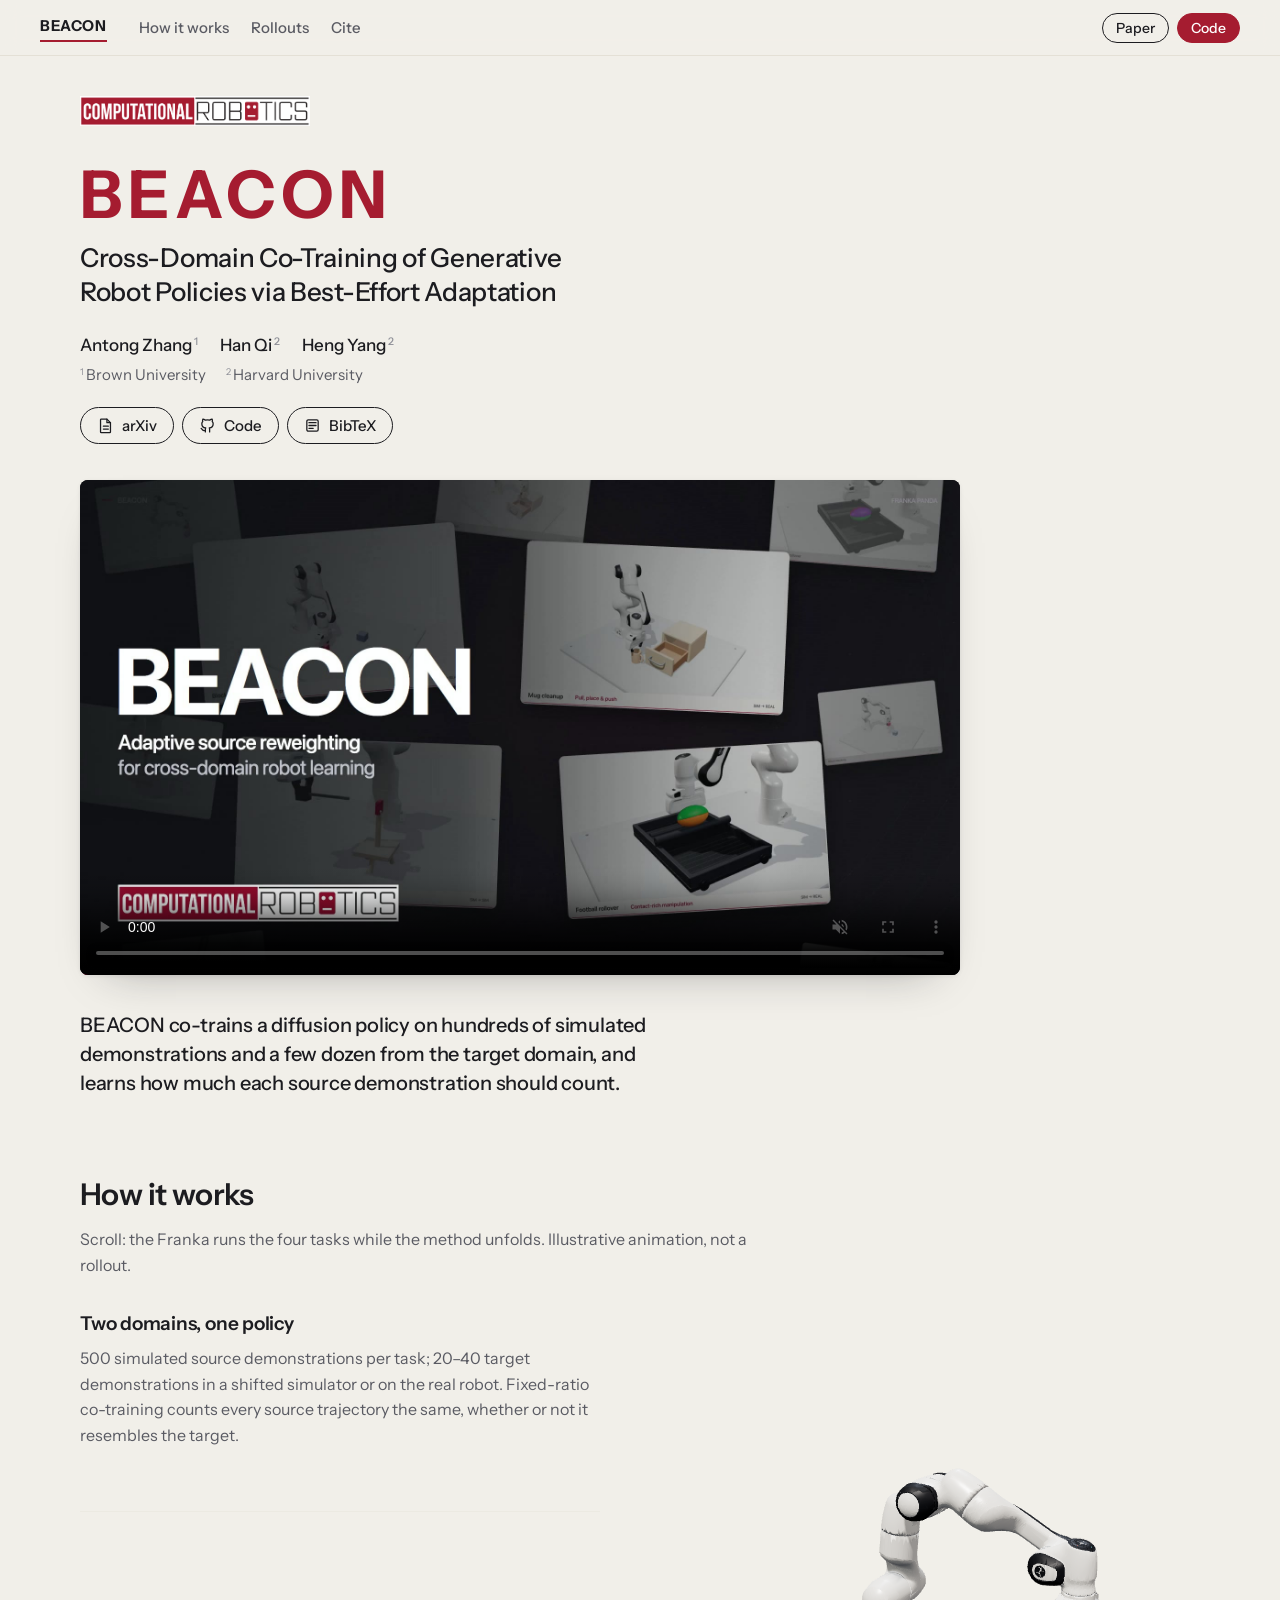
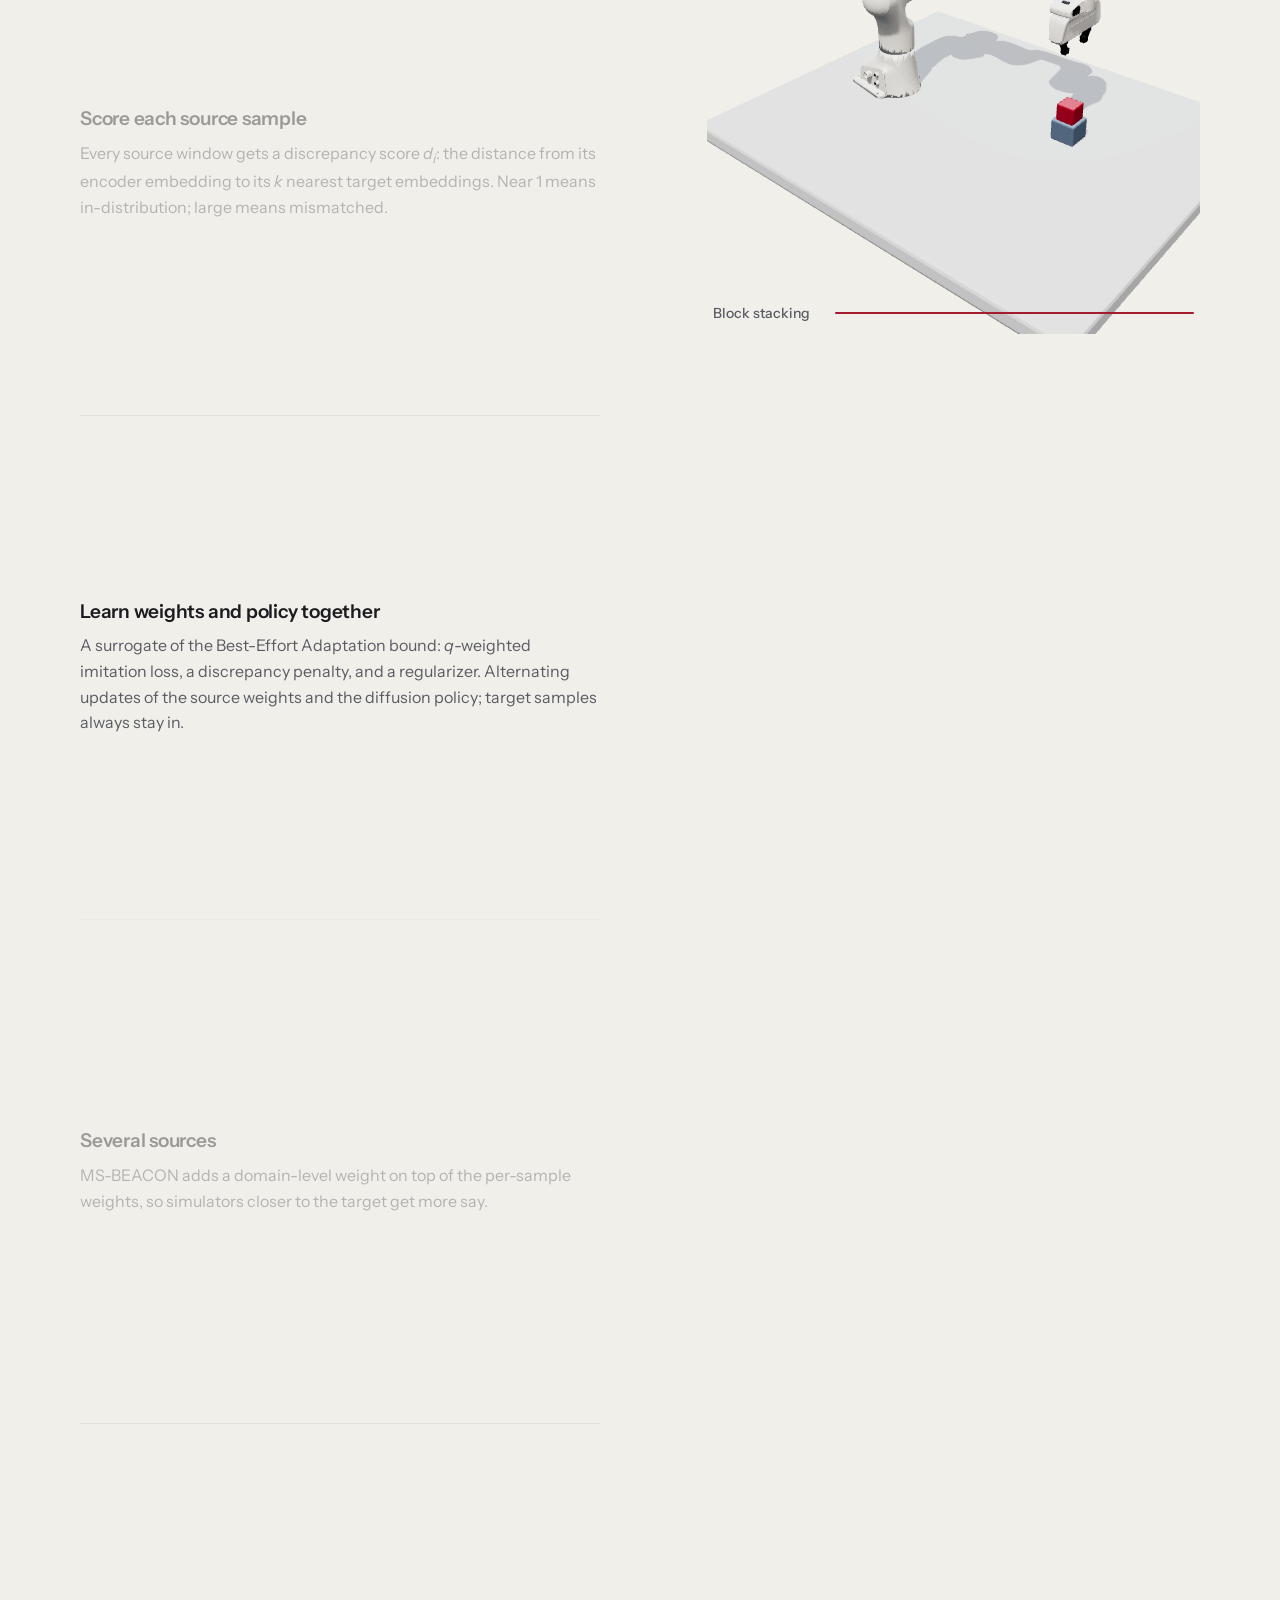
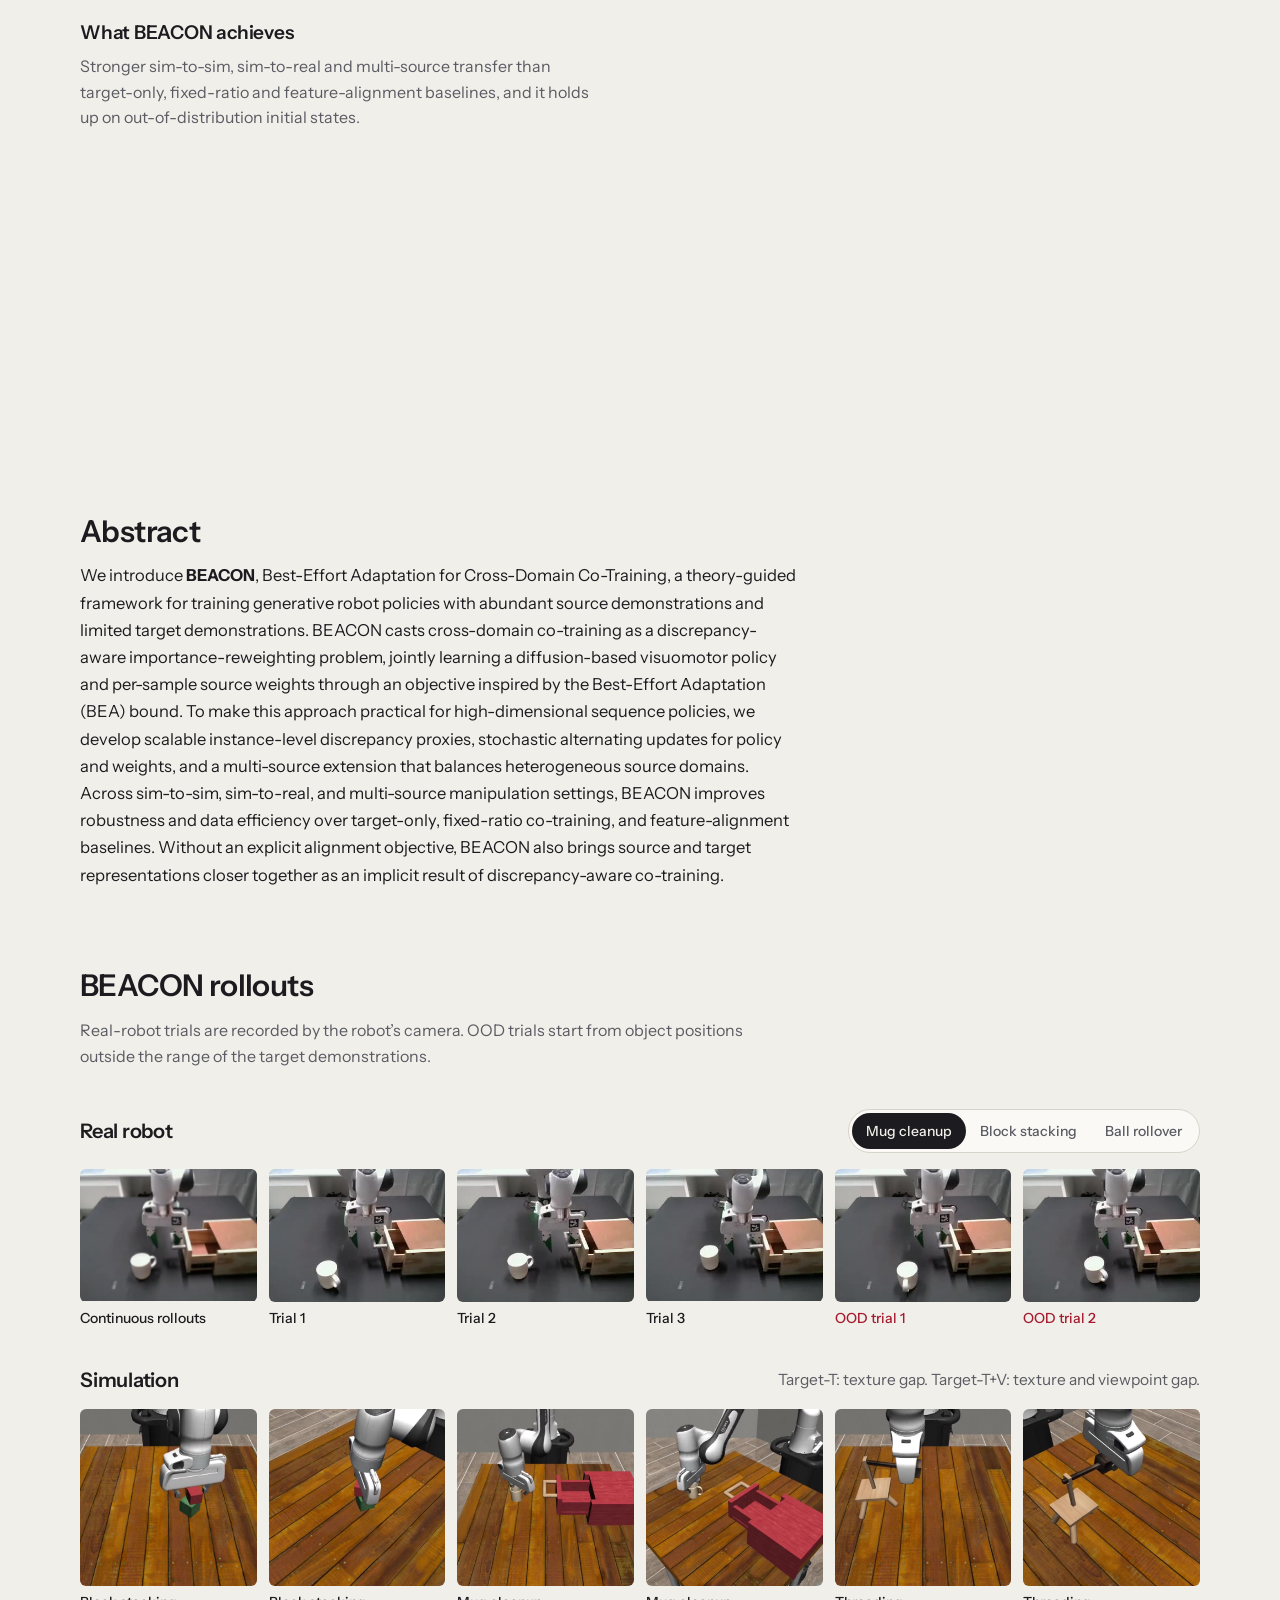
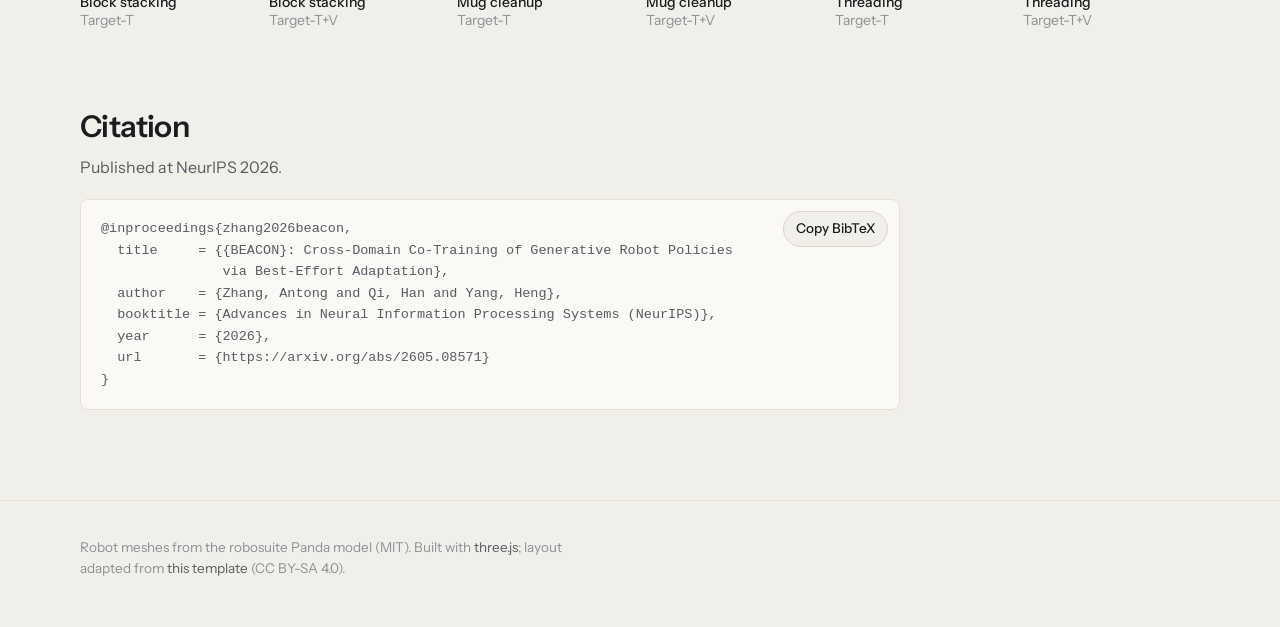
==== commit ef1f62c4: "Fix stale files from the last commit - robot.js: import three.js from the vendored module (the impor" ====
--- a/index.html
+++ b/index.html
@@ -39,6 +39,9 @@
 
   <!-- ───────────────────────── HERO ───────────────────────── -->
   <header class="hero">
+    <a class="hero-lab" href="https://computationalrobotics.seas.harvard.edu/" target="_blank" rel="noopener">
+      <img src="assets/group-logo.png" alt="Computational Robotics Group, Harvard" width="240">
+    </a>
     <h1 class="hero-title">
       <span class="hero-acronym">BEACON</span>
       Cross-Domain Co-Training of Generative Robot Policies via Best-Effort Adaptation
@@ -263,9 +266,6 @@
 
 <footer class="site-footer">
   <div class="footer-inner">
-    <a class="footer-logo" href="https://computationalrobotics.seas.harvard.edu/" target="_blank" rel="noopener">
-      <img src="assets/group-logo.png" alt="Computational Robotics Group, Harvard" width="320">
-    </a>
     <p>
       Robot meshes from the robosuite Panda model (MIT). Built with
       <a href="https://threejs.org" target="_blank" rel="noopener">three.js</a>; layout adapted from
--- a/style.css
+++ b/style.css
@@ -115,7 +115,9 @@
 .section-head p, .method-head p { color: var(--graphite); }
 
 /* ───────── Hero ───────── */
-.hero { padding-top: 56px; }
+.hero { padding-top: 40px; }
+.hero-lab { display: inline-block; margin-bottom: 28px; }
+.hero-lab img { width: 230px; max-width: 60vw; }
 .hero-title {
   max-width: 760px;
   font-size: clamp(19px, 2.1vw, 26px);
@@ -313,7 +315,6 @@
   padding: 36px var(--gutter) 48px;
   display: flex; flex-wrap: wrap; align-items: center; justify-content: space-between; gap: 20px 40px;
 }
-.footer-logo img { width: 300px; max-width: 70vw; }
 .site-footer p { font-size: 13.5px; color: var(--mist); max-width: 520px; line-height: 1.55; }
 .site-footer a { color: var(--graphite); }
 
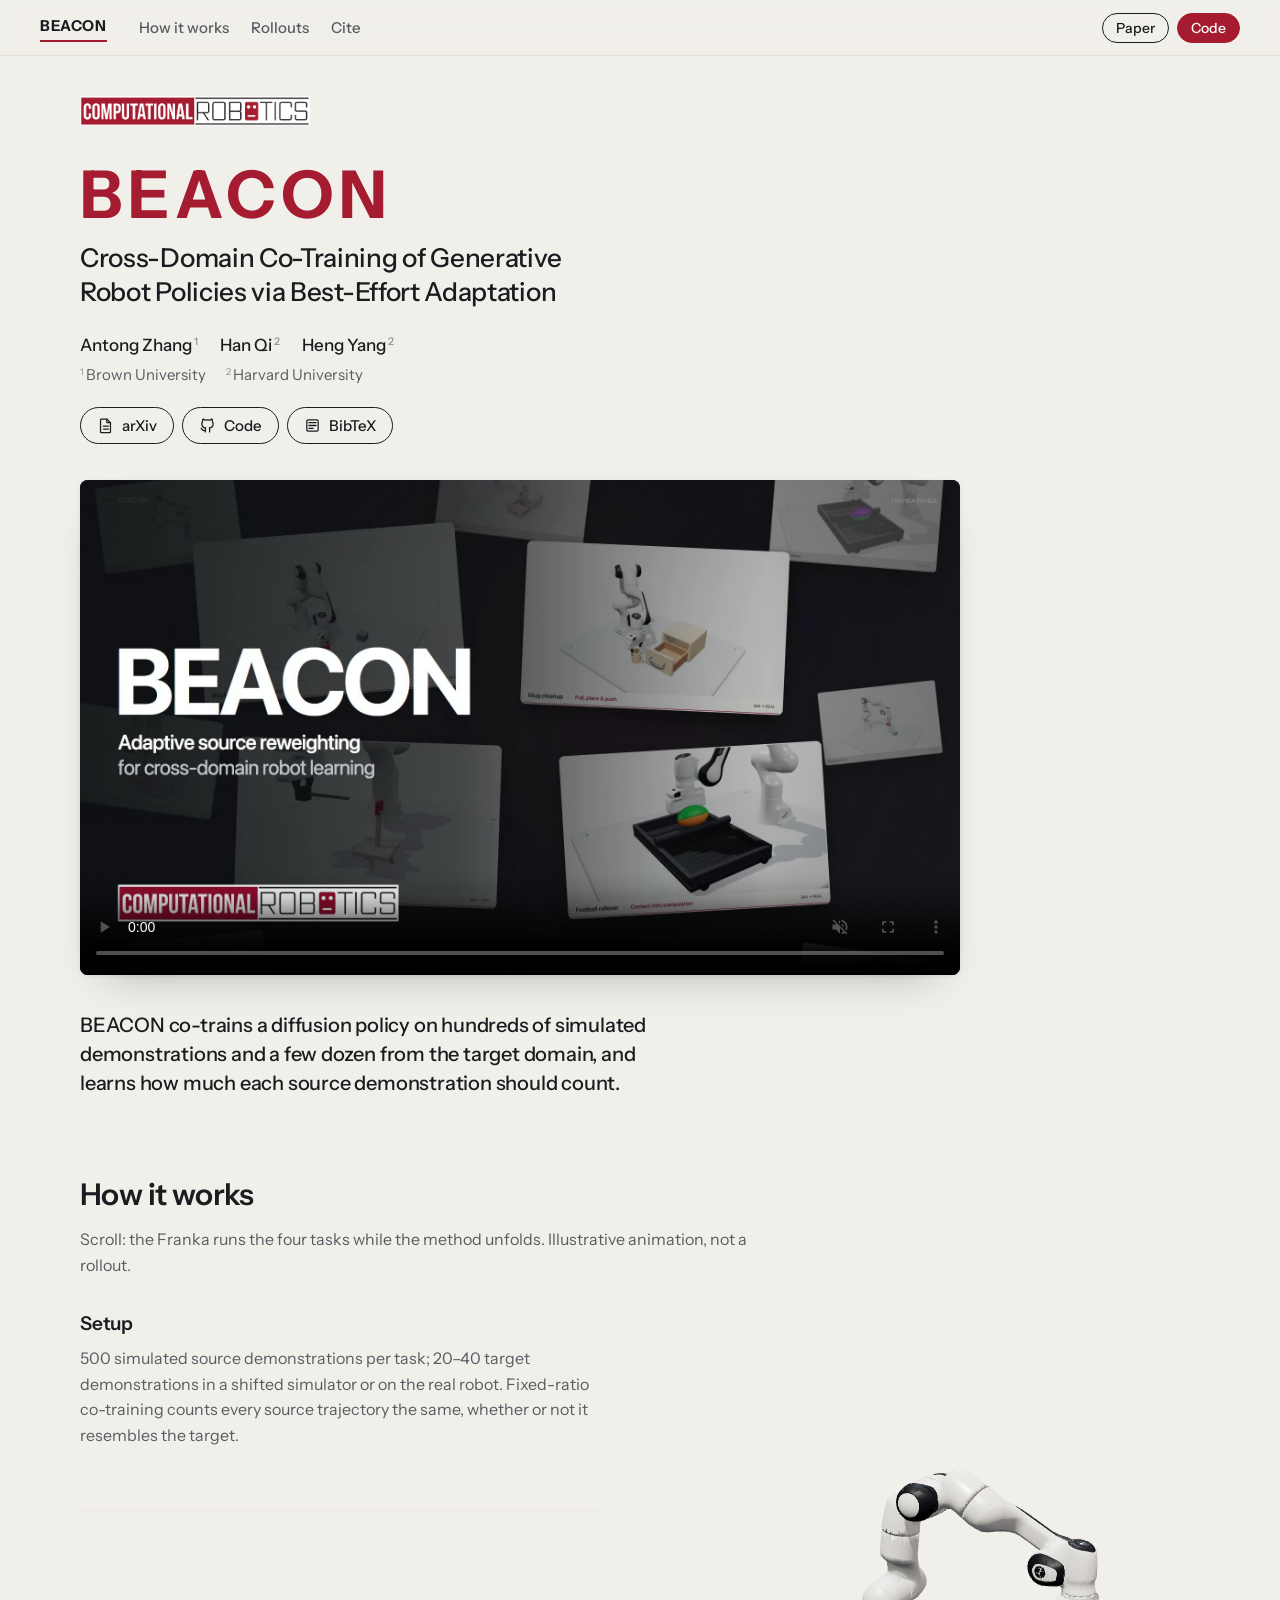
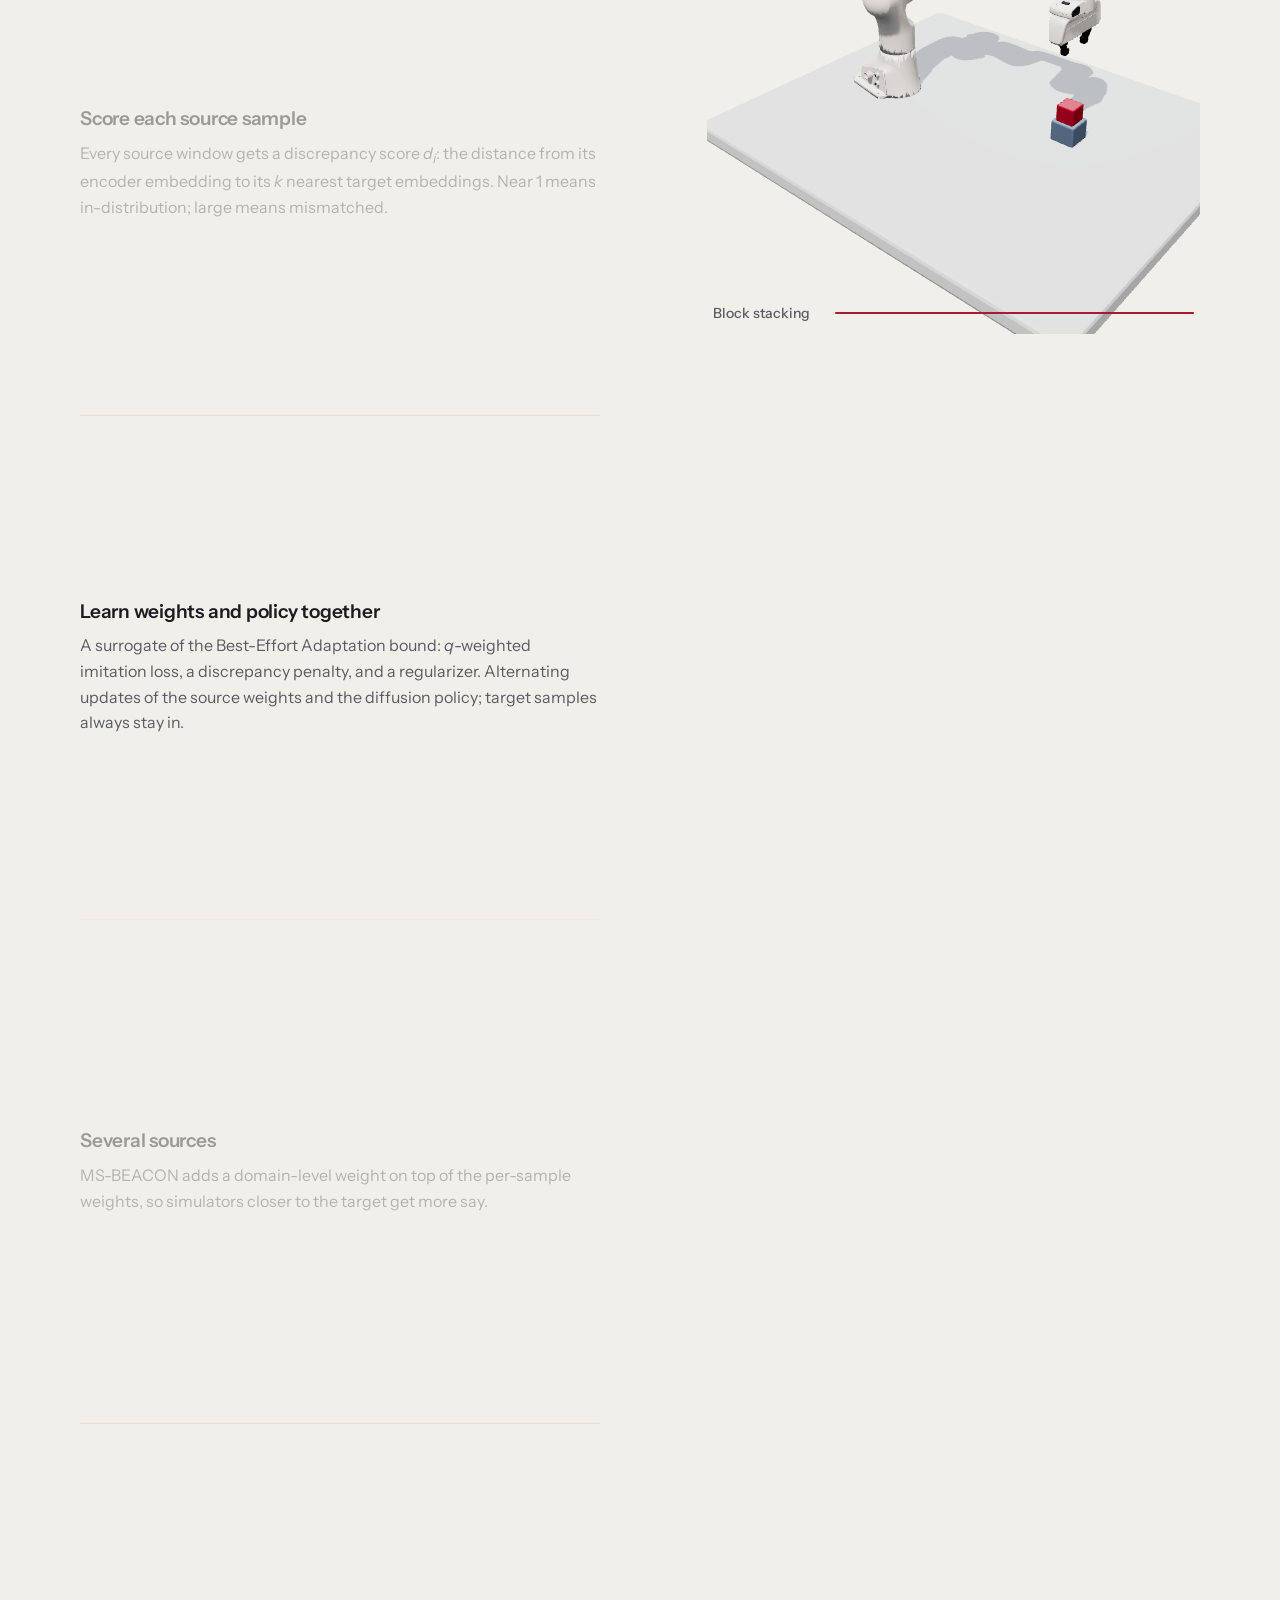
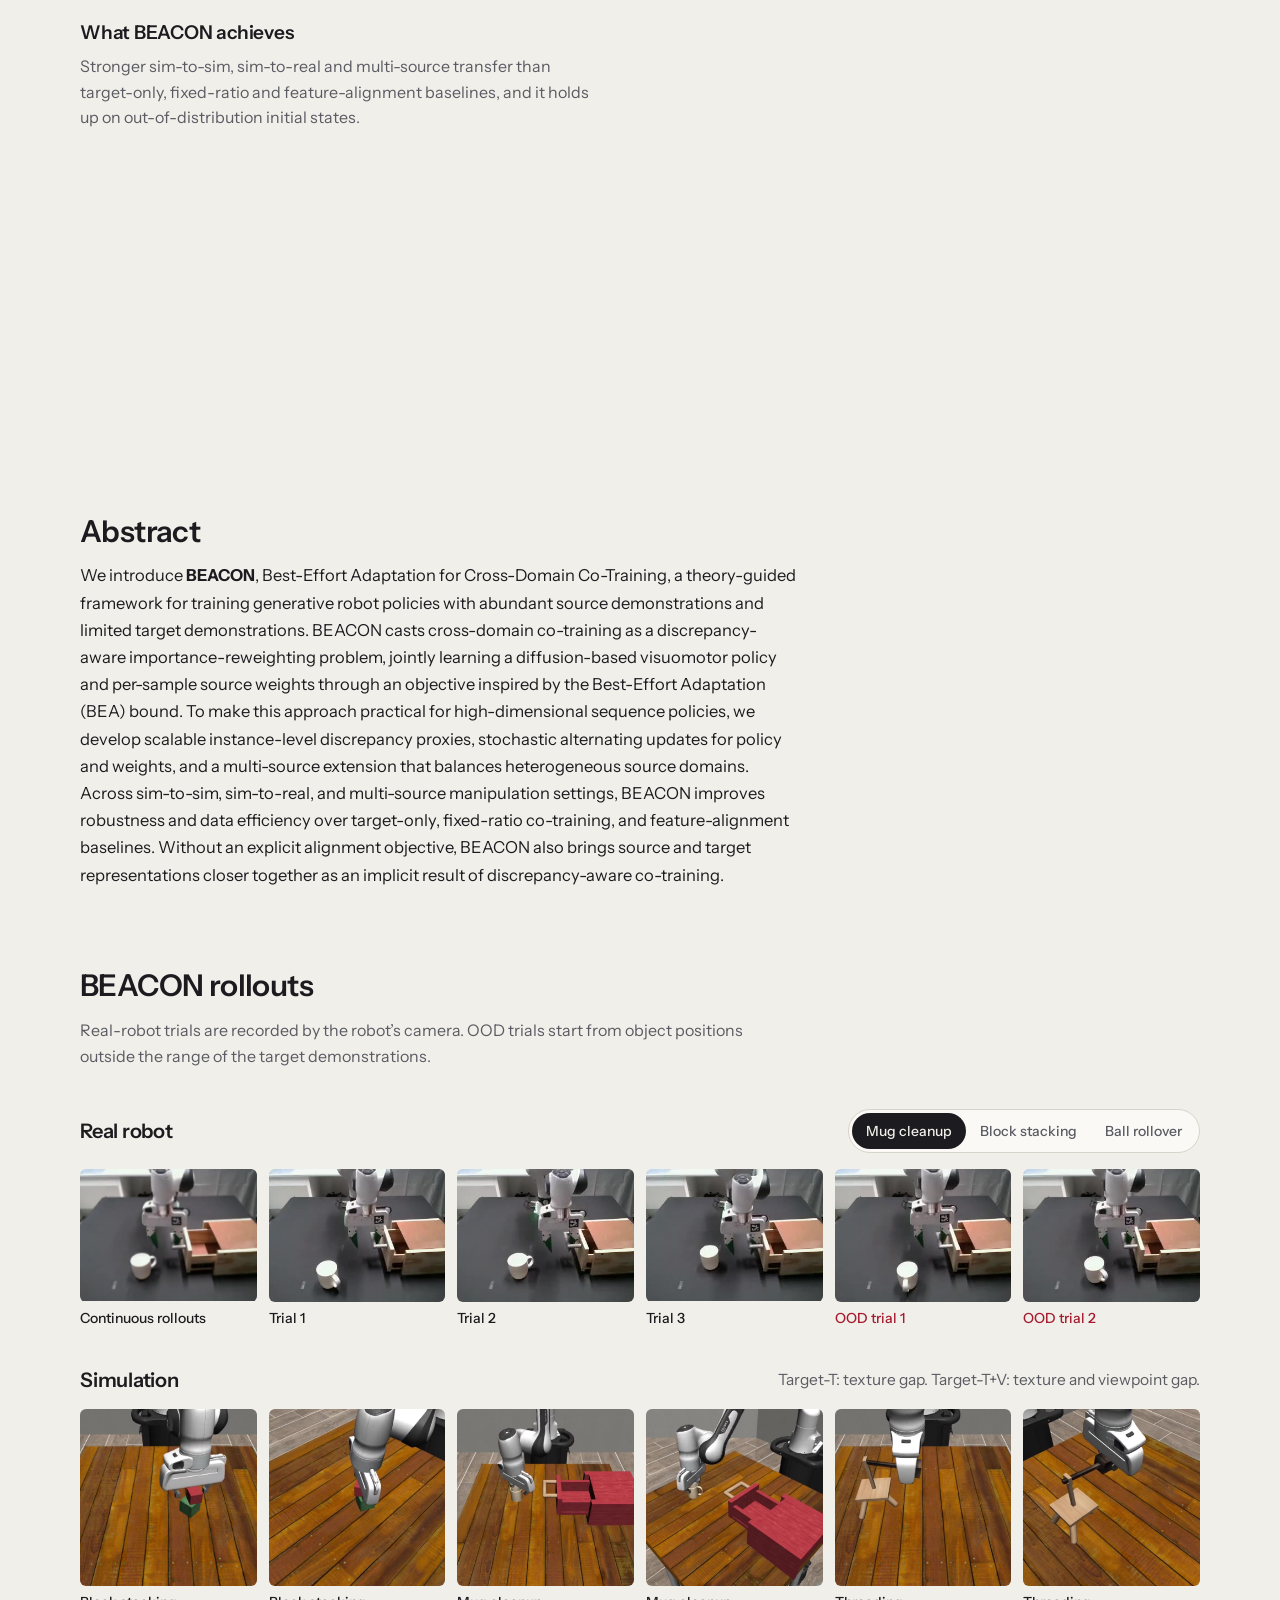
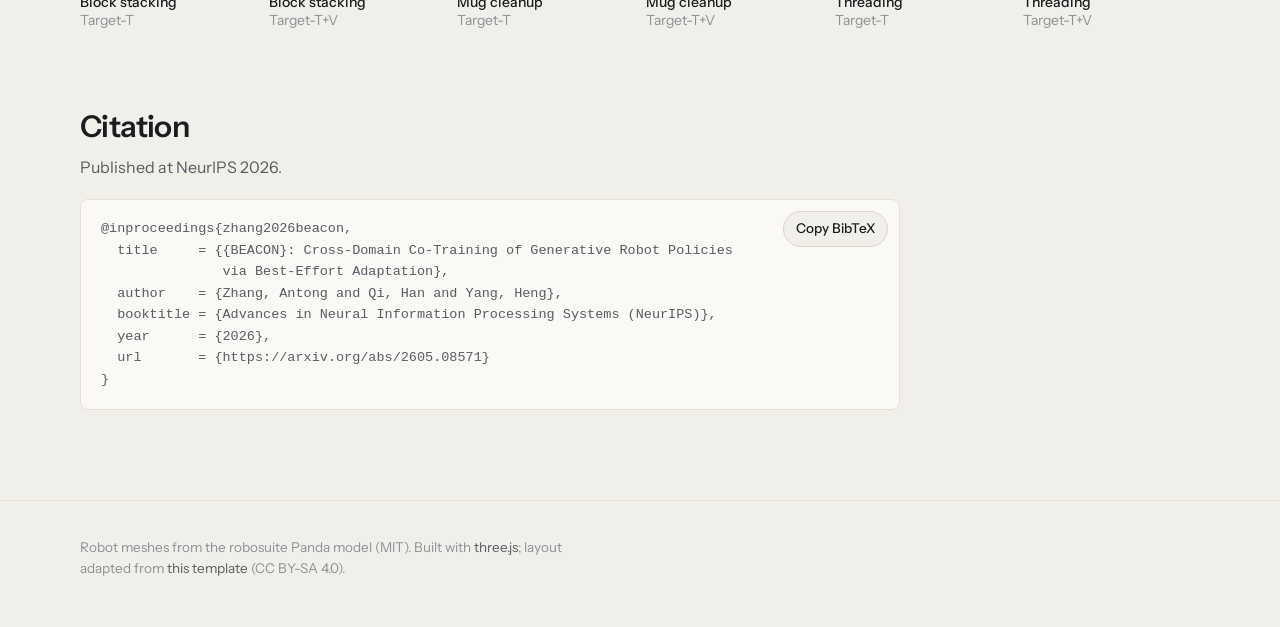
==== commit 40405cbd: "Method section: rename first step to Setup, drop the scroll hint" ====
--- a/index.html
+++ b/index.html
@@ -98,7 +98,7 @@
       <div class="method-steps">
 
         <article class="step" data-task="stack" data-title="Block stacking">
-          <h3>Two domains, one policy</h3>
+          <h3>Setup</h3>
           <p>
             500 simulated source demonstrations per task; 20–40 target demonstrations in a
             shifted simulator or on the real robot. Fixed-ratio co-training counts every source
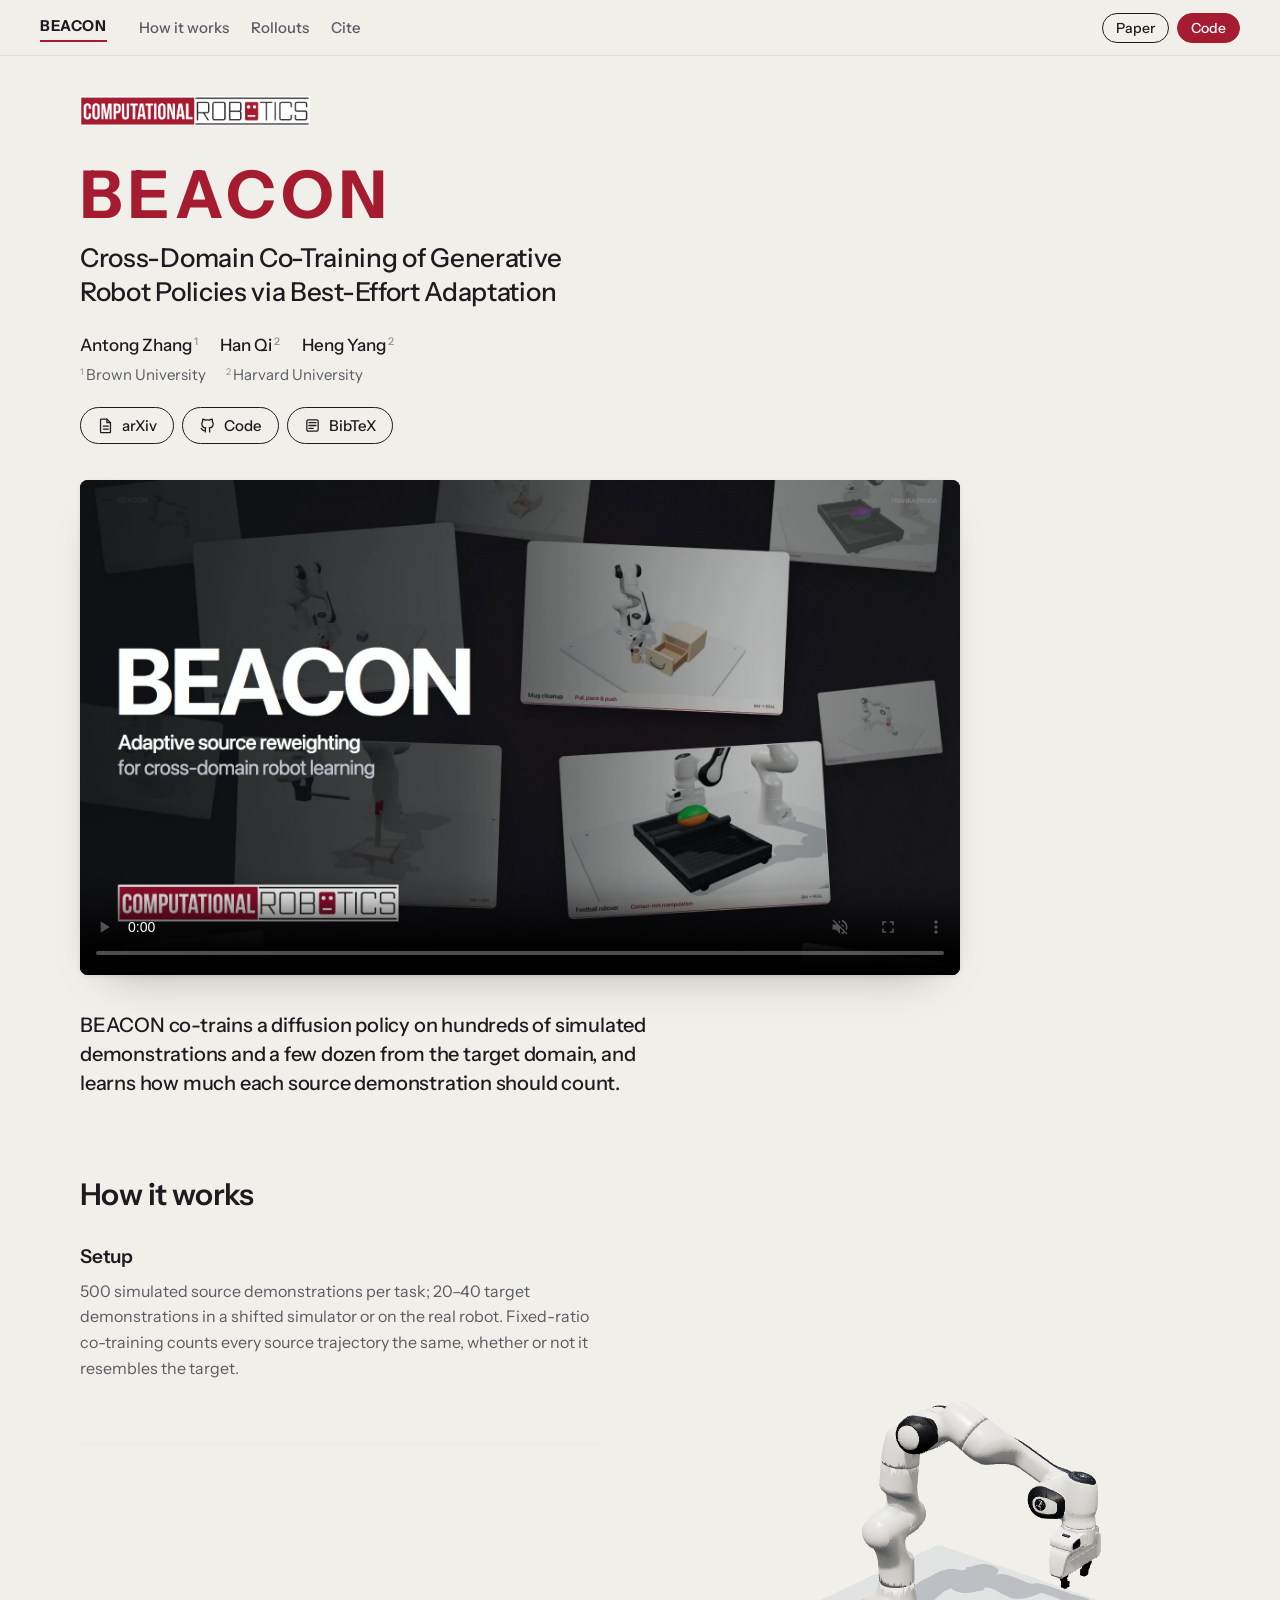
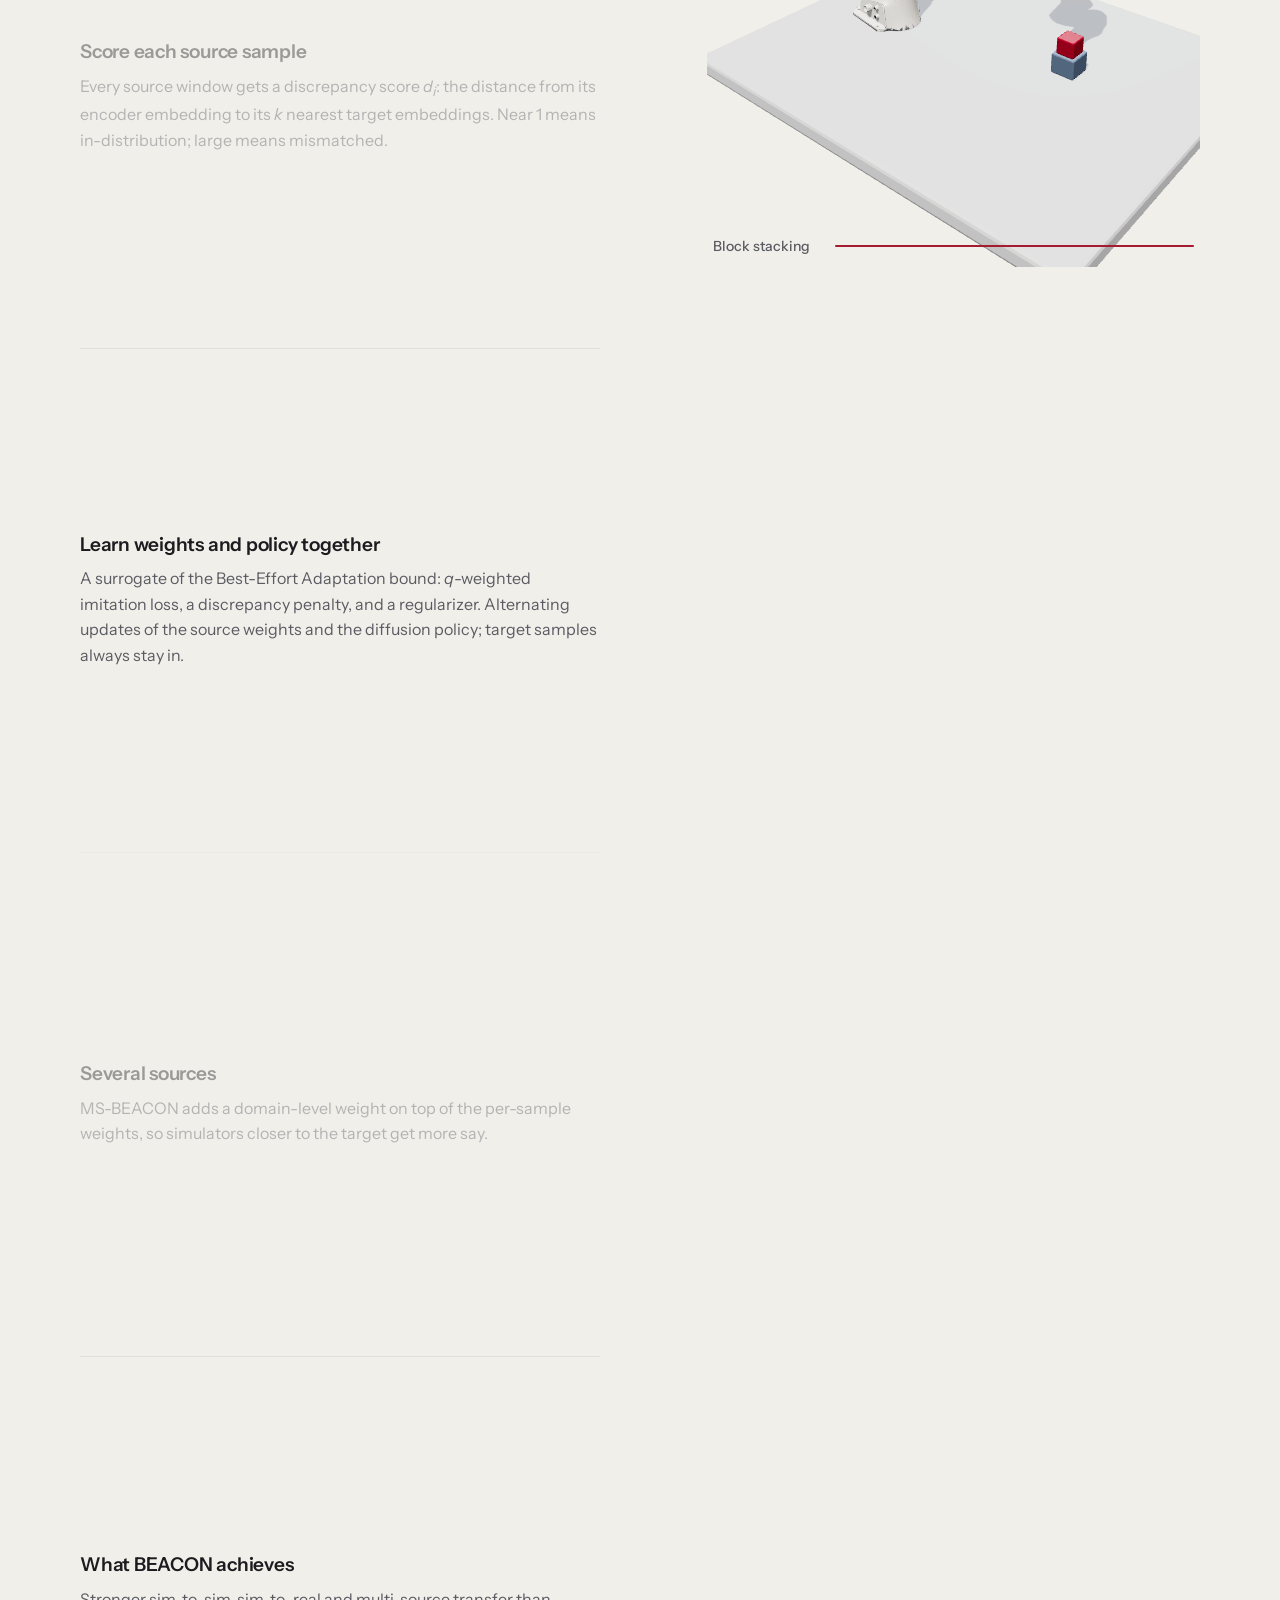
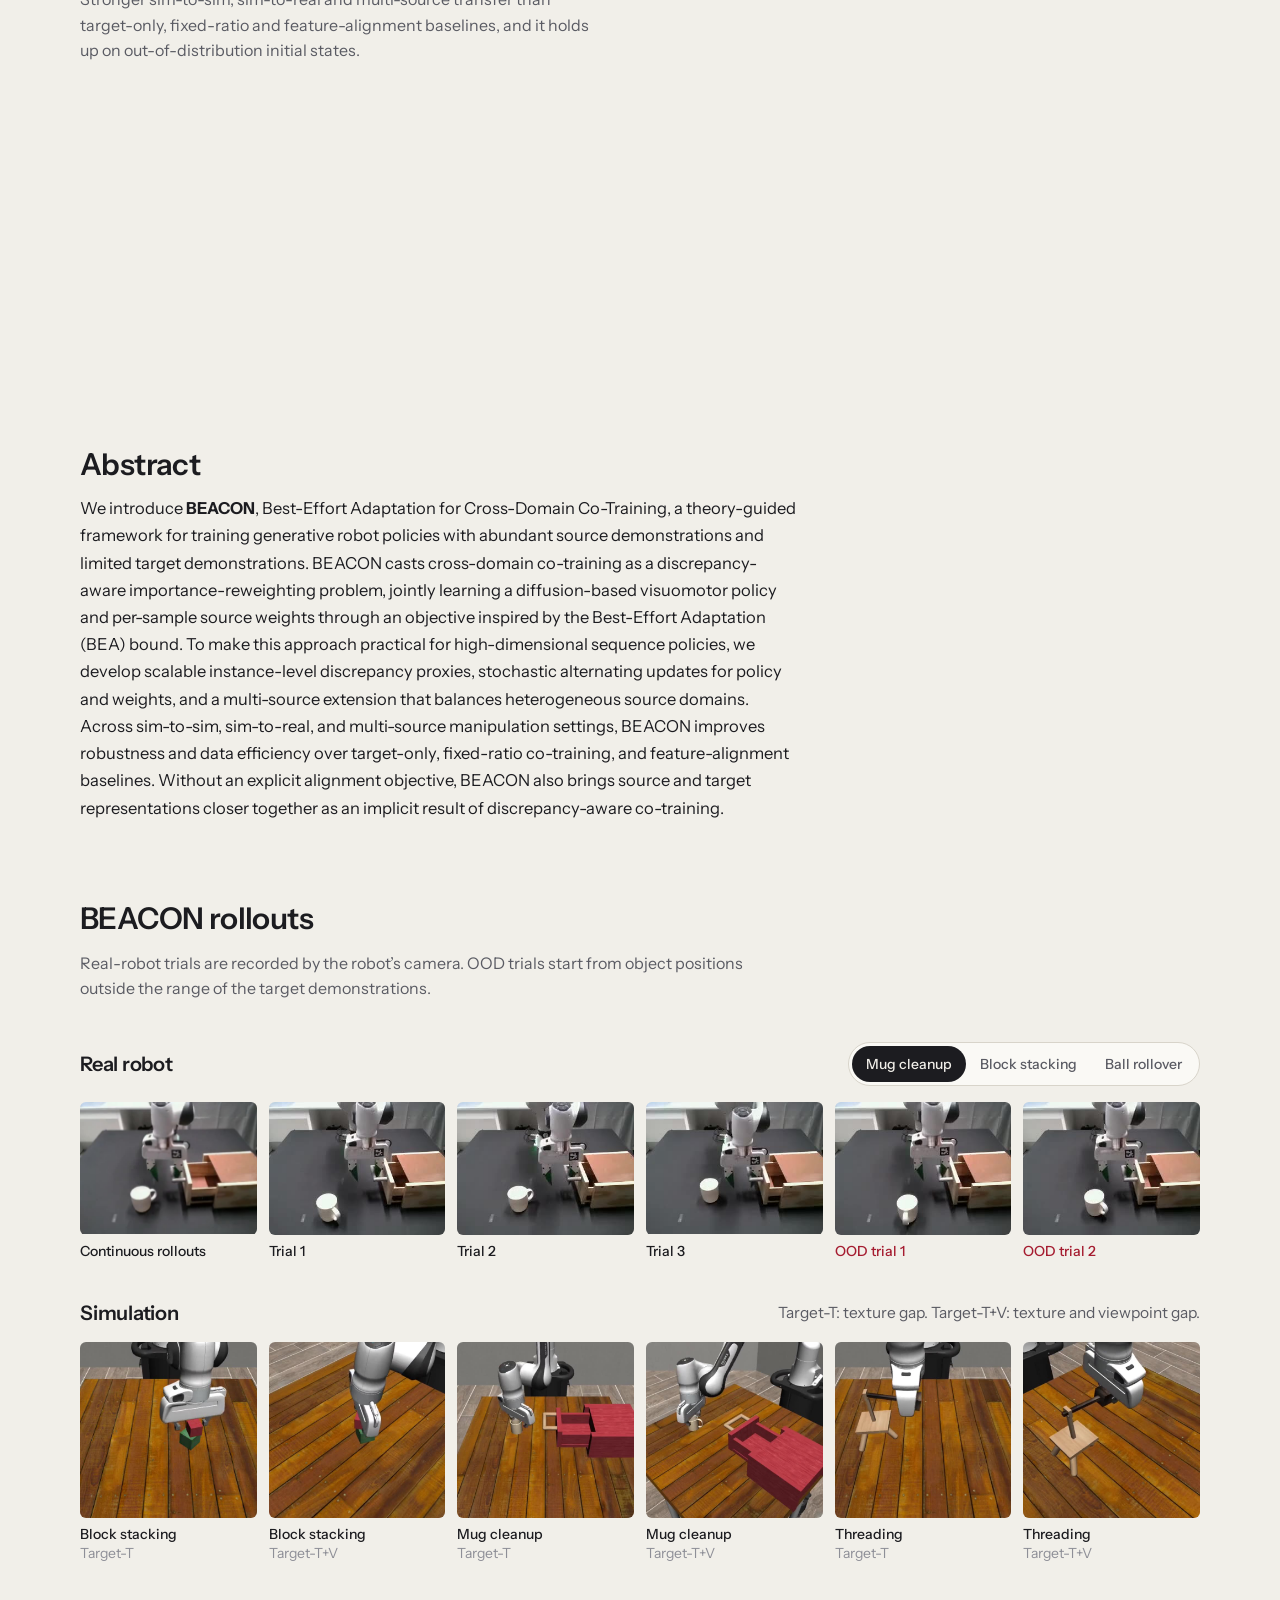
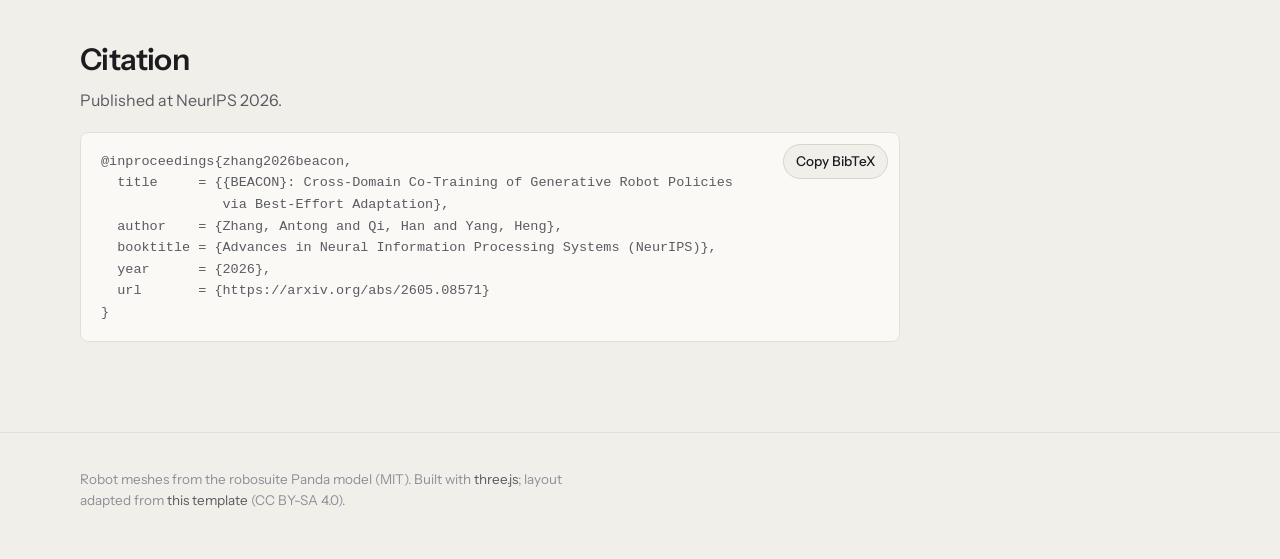
==== commit 61359712: "Method section: drop the scroll hint under How it works" ====
--- a/index.html
+++ b/index.html
@@ -91,7 +91,6 @@
   <section class="method" id="method" aria-labelledby="method-title">
     <div class="method-head">
       <h2 id="method-title">How it works</h2>
-      <p>Scroll: the Franka runs the four tasks while the method unfolds. Illustrative animation, not a rollout.</p>
     </div>
 
     <div class="method-body">
